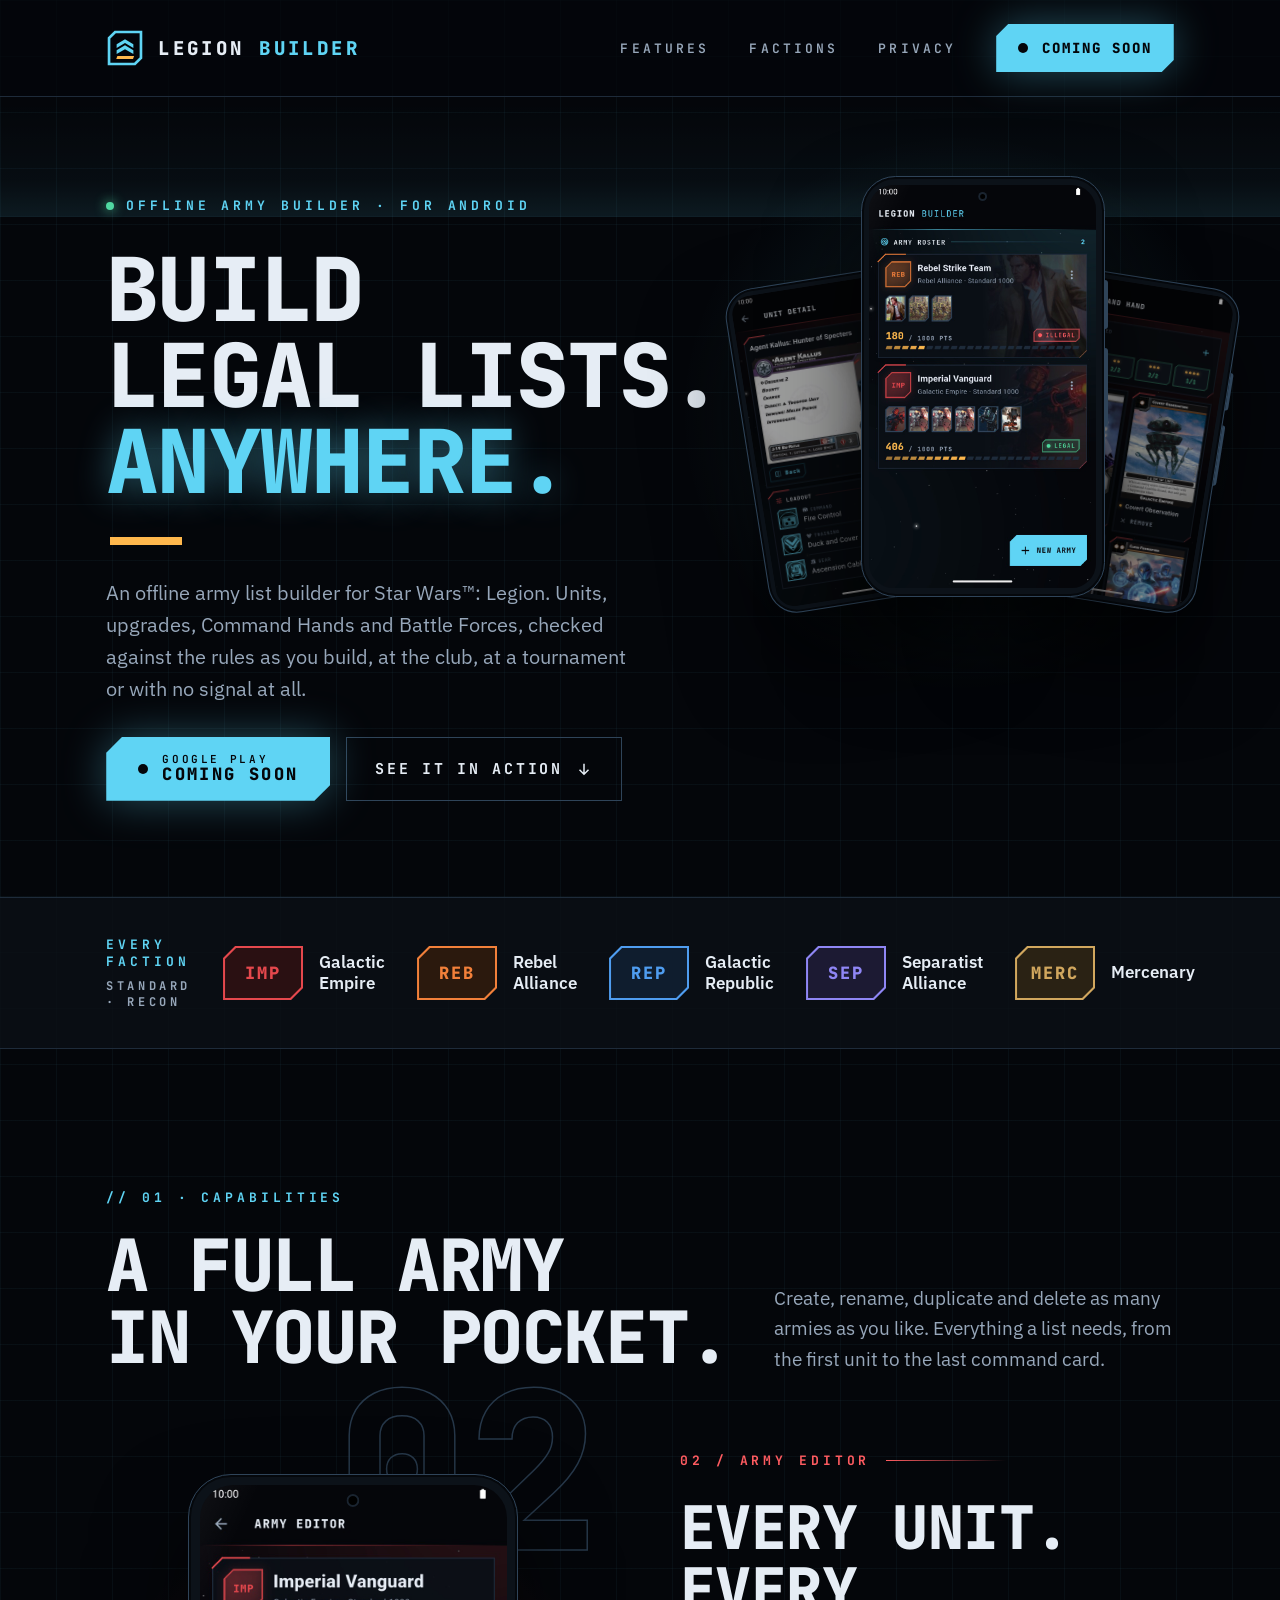
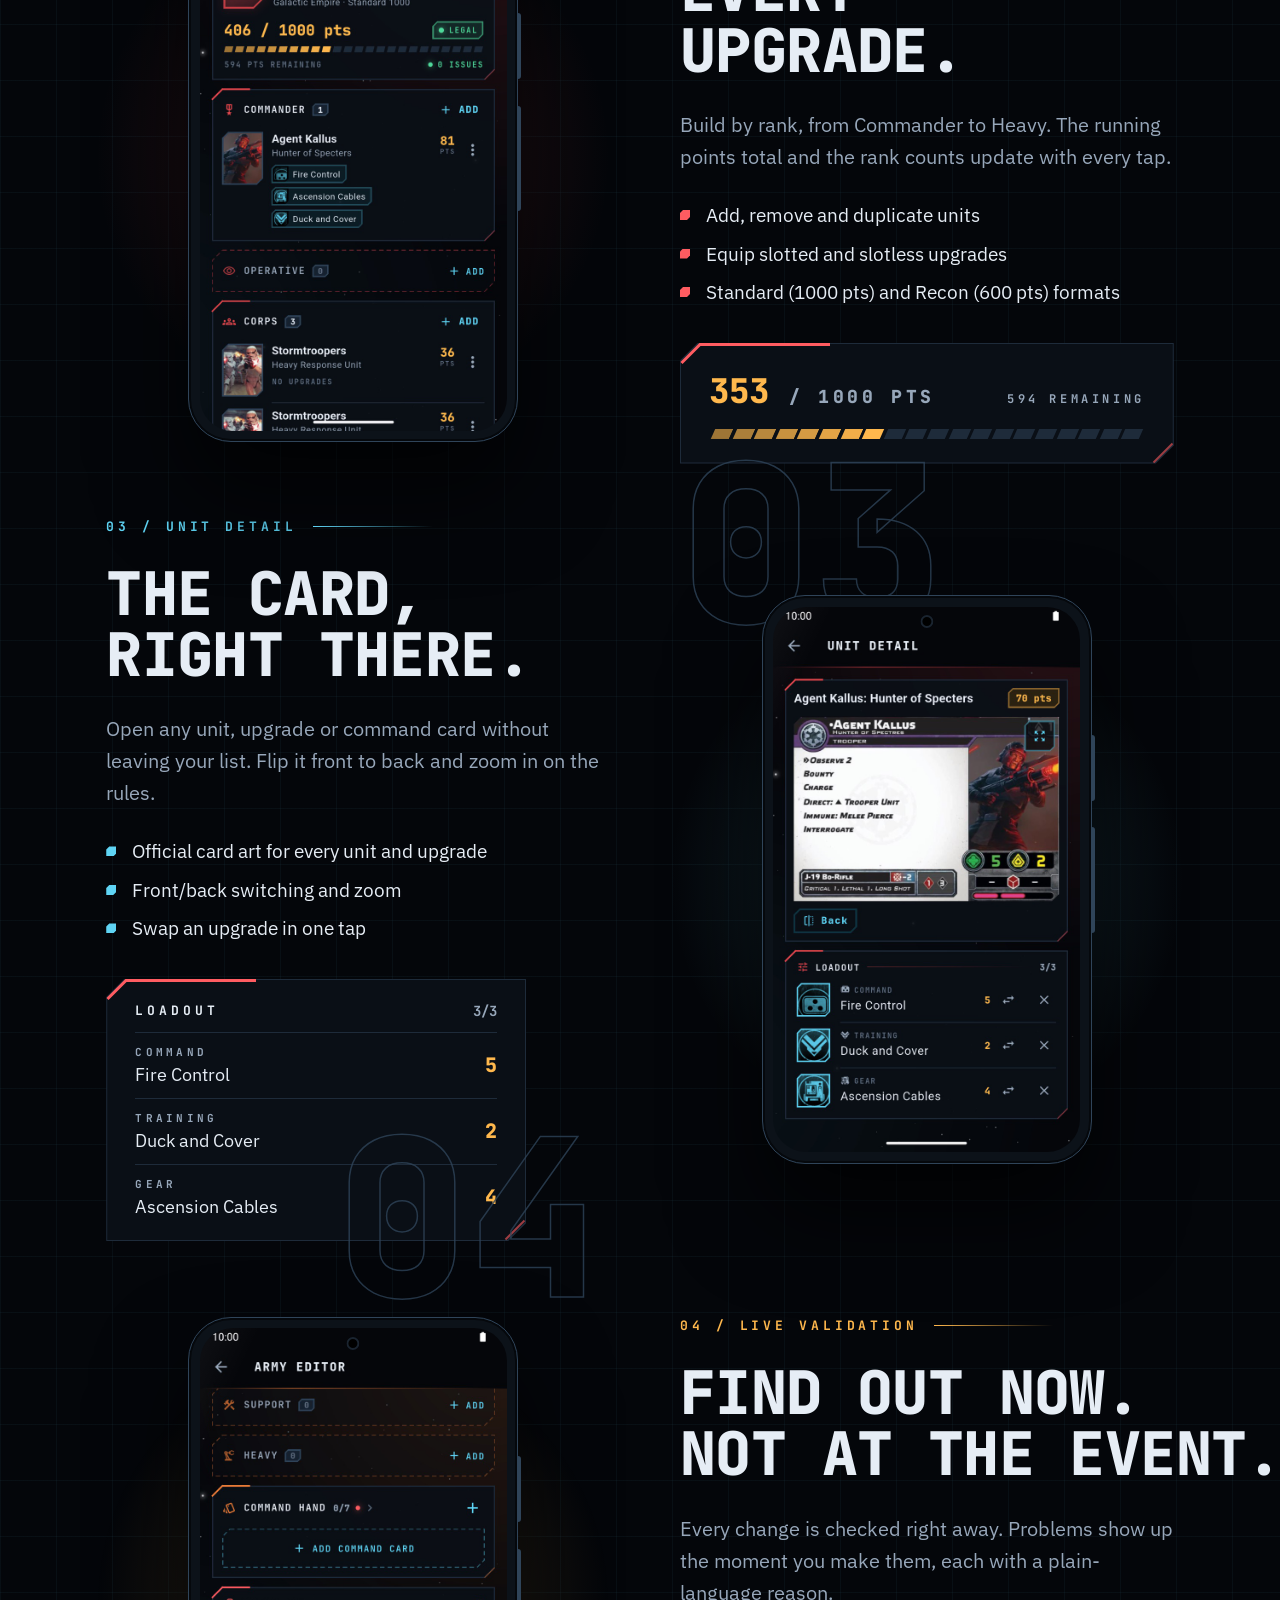
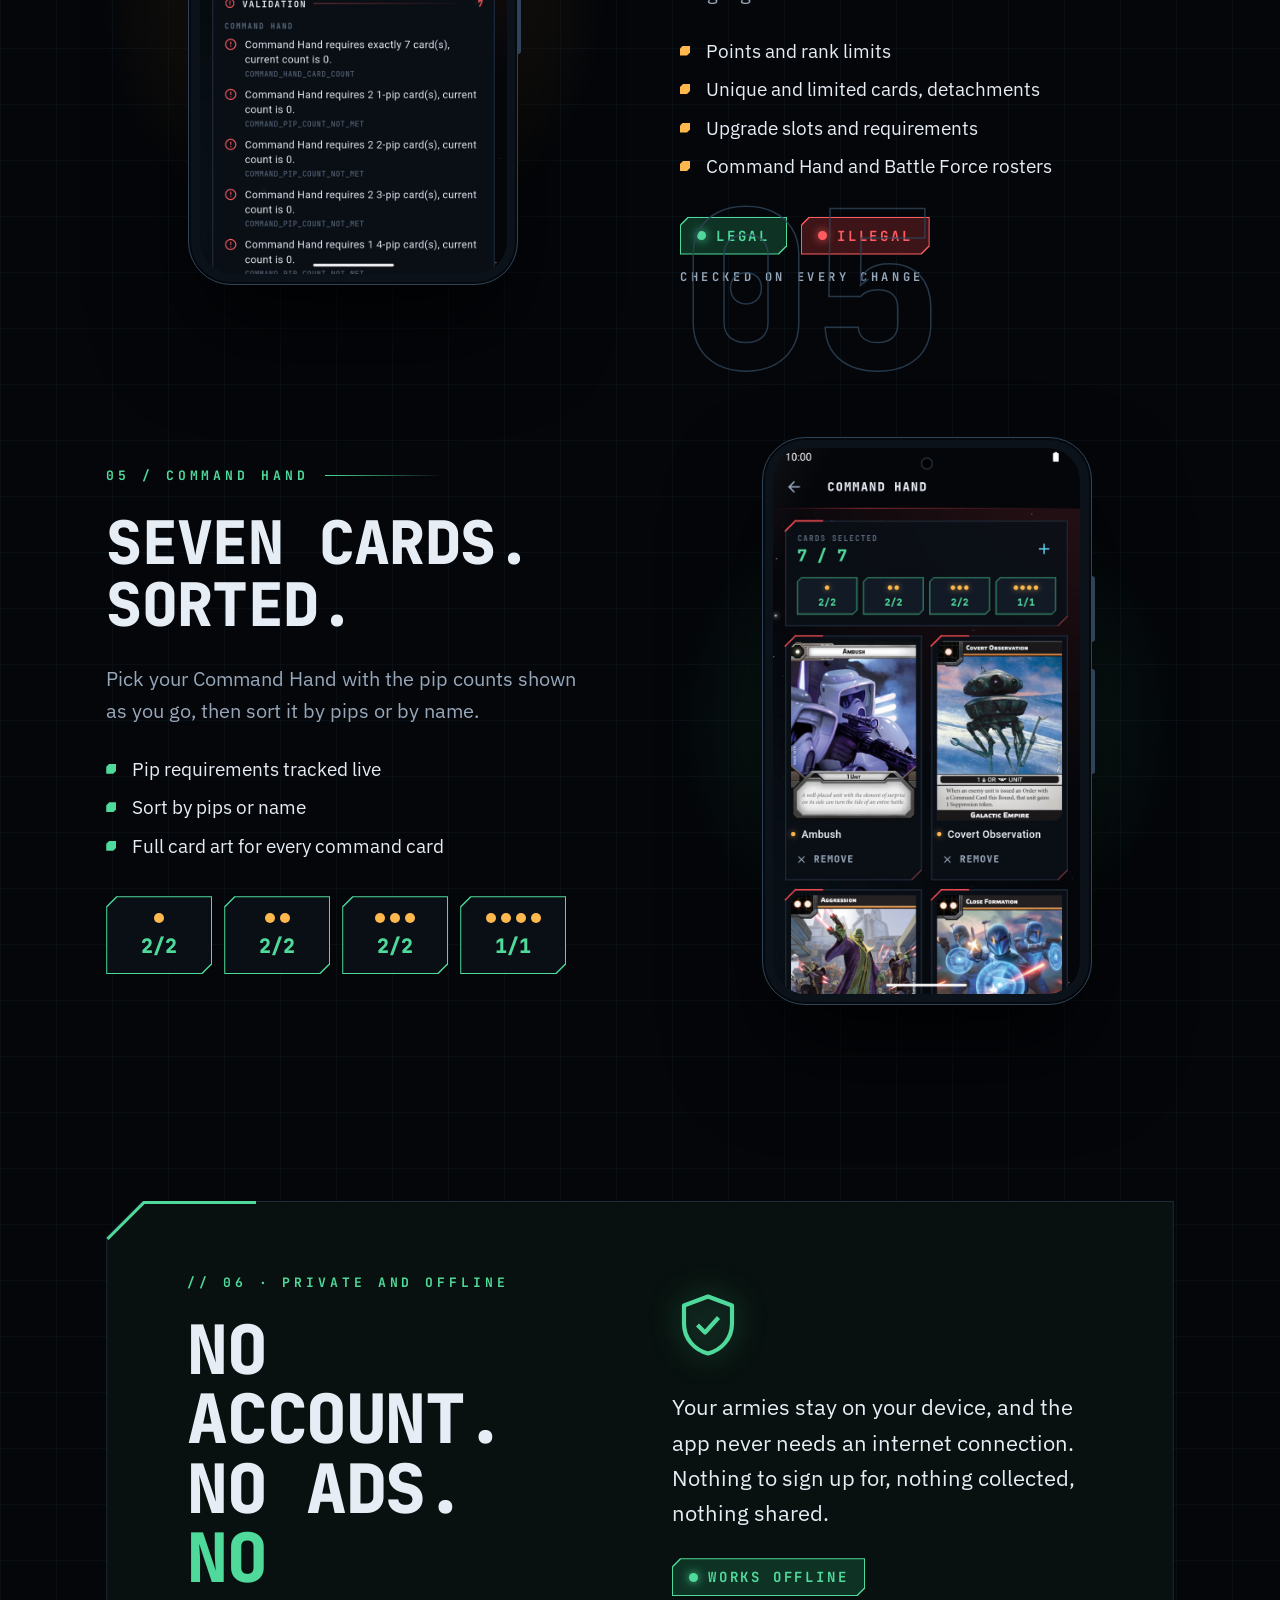
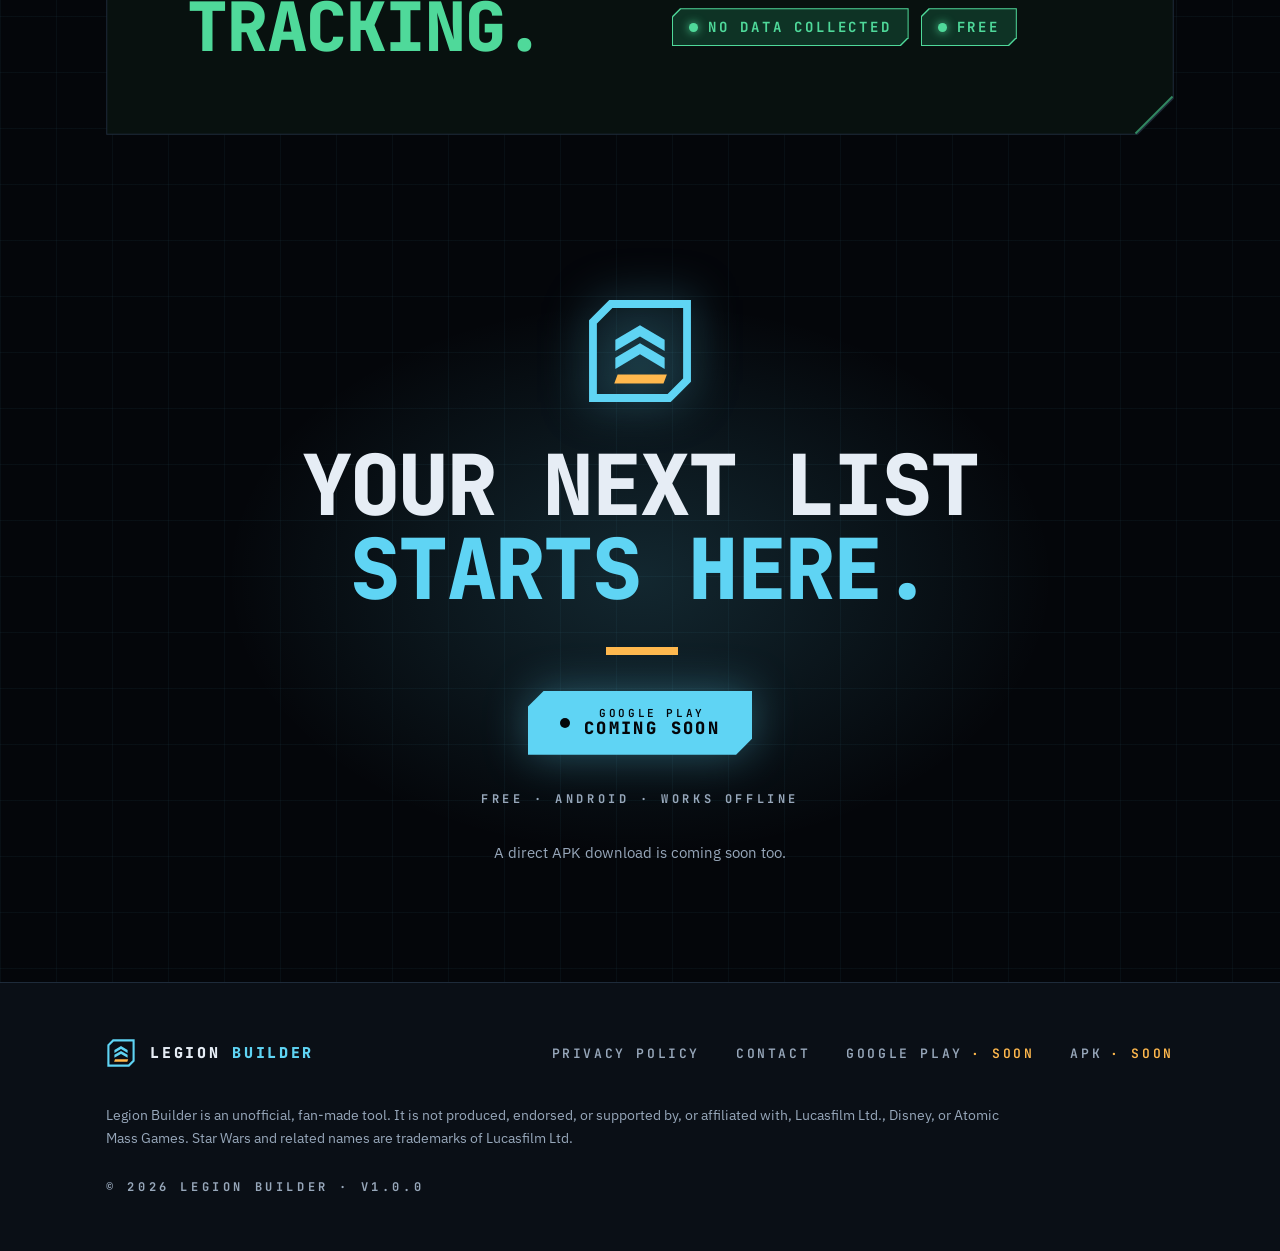
==== legion-builder/index.html @ 5c58067e "feat: add Legion Builder landing page at /legion-builder/ Static one-pager for the Legion Builder An" ====
<!doctype html>
<!--
  Release switches: set to "live" once each download is available.
    data-play: "soon" shows "Coming soon" instead of the Google Play links.
    data-apk:  "soon" shows "Coming soon" instead of the direct APK links (downloads/legion-builder.apk).
-->
<html lang="en" data-play="soon" data-apk="soon">
<head>
<meta charset="utf-8">
<meta name="viewport" content="width=device-width, initial-scale=1">
<title>Legion Builder · Offline army builder for Android</title>
<meta name="description" content="Build, validate and save Legion army lists and Command Hands, fully offline. No account, no ads, no tracking.">
<meta name="theme-color" content="#04060A">
<meta property="og:title" content="Legion Builder">
<meta property="og:description" content="Build, validate and save Legion army lists and Command Hands, fully offline.">
<meta property="og:image" content="https://kjablonski.tech/legion-builder/assets/og-image.jpg">
<meta property="og:url" content="https://kjablonski.tech/legion-builder/">
<link rel="canonical" href="https://kjablonski.tech/legion-builder/">
<meta property="og:type" content="website">
<meta name="twitter:card" content="summary_large_image">
<link rel="icon" type="image/png" href="assets/icon-192.png">
<link rel="apple-touch-icon" href="assets/icon-192.png">
<link rel="preconnect" href="https://fonts.googleapis.com">
<link rel="preconnect" href="https://fonts.gstatic.com" crossorigin>
<link href="https://fonts.googleapis.com/css2?family=IBM+Plex+Sans:wght@400;600;700&family=JetBrains+Mono:wght@600;700;800&display=swap" rel="stylesheet">
<style>
:root {
  --space: #04060A;
  --hull: #0A0F16;
  --seam: #1E2B3A;
  --seam-b: #2F4459;
  --text: #E6EDF5;
  --dim: #97A7BA;
  --holo: #5FD4F4;
  --amber: #FFB84D;
  --green: #4FD99A;
  --green-deep: #0E3325;
  --red: #FF5C61;
  --red-deep: #3D1417;
  --mono: 'JetBrains Mono', ui-monospace, monospace;
  --sans: 'IBM Plex Sans', system-ui, sans-serif;
  --gutter: clamp(20px, 8.3vw, 120px);
  --ease: cubic-bezier(.2, .7, .2, 1);
}

* { box-sizing: border-box; }
html { scroll-behavior: smooth; background: var(--space); }
body {
  margin: 0;
  font-family: var(--sans);
  color: var(--text);
  background-color: var(--space);
  background-image:
    linear-gradient(rgba(95,212,244,.045) 1px, transparent 1px),
    linear-gradient(90deg, rgba(95,212,244,.045) 1px, transparent 1px);
  background-size: 56px 56px;
  overflow-x: clip;
  -webkit-font-smoothing: antialiased;
}
main { overflow-x: clip; }
img { max-width: 100%; }
a { color: var(--holo); }
a:hover { color: #9BE6FA; }
:focus-visible { outline: 2px solid var(--holo); outline-offset: 4px; }
h1, h2, h3, p { margin: 0; }

.wrap { max-width: 1440px; margin: 0 auto; padding-inline: var(--gutter); }
.label {
  font-family: var(--mono); font-weight: 700; font-size: 13px;
  letter-spacing: .3em; text-transform: uppercase; color: var(--holo);
}
.label.dim { color: var(--dim); font-size: 12px; }
.display {
  font-family: var(--mono); font-weight: 800; letter-spacing: -.02em;
  line-height: 1; text-transform: uppercase; color: var(--text);
}
.holo { color: var(--holo); }
.amber-bar { width: 72px; height: 8px; background: var(--amber); transform: skewX(-30deg); margin-left: 4px; }
.cham-28 { --c: 28px; }
.cham { clip-path: polygon(var(--c, 16px) 0, 100% 0, 100% calc(100% - var(--c, 16px)), calc(100% - var(--c, 16px)) 100%, 0 100%, 0 var(--c, 16px)); }

/* ---------- logo ---------- */
.logo { flex-shrink: 0; display: block; }
.wordmark { display: flex; align-items: center; gap: 14px; text-decoration: none; }
.wordmark span {
  font-family: var(--mono); font-weight: 800; font-size: 19px;
  letter-spacing: .18em; color: var(--text); white-space: nowrap;
}
.wordmark b { font-weight: 800; color: var(--holo); }

/* ---------- buttons ---------- */
.btn-glow { display: flex; filter: drop-shadow(0 0 22px rgba(95,212,244,.35)); transition: filter .3s var(--ease); }
.btn-glow:hover { filter: drop-shadow(0 0 30px rgba(95,212,244,.6)); }
.btn-play {
  --c: 16px;
  position: relative; overflow: hidden;
  display: flex; align-items: center; gap: 14px;
  height: 64px; padding: 0 32px;
  background: var(--holo); color: var(--space); text-decoration: none;
  font-family: var(--mono); font-weight: 800; font-size: 17px; letter-spacing: .14em;
  transition: transform .25s var(--ease);
}
.btn-play:hover { color: var(--space); transform: translateY(-2px); }
.btn-play::after {
  content: ""; position: absolute; inset: 0;
  background: linear-gradient(105deg, transparent 35%, rgba(255,255,255,.55) 50%, transparent 65%);
  transform: translateX(-120%);
}
.btn-play:hover::after { transform: translateX(120%); transition: transform .7s var(--ease); }
html[data-play="soon"] .if-play-live, html:not([data-play="soon"]) .if-play-soon,
html[data-apk="soon"] .if-apk-live, html:not([data-apk="soon"]) .if-apk-soon { display: none !important; }
.btn-play.soon { cursor: default; }
.btn-play.soon:hover { transform: none; }
.btn-play.soon::after { display: none; }
.btn-play.soon .pulse { width: 10px; height: 10px; border-radius: 50%; background: var(--space); animation: blink 2.4s ease-in-out infinite; }
.btn-glow.soon:hover { filter: drop-shadow(0 0 22px rgba(95,212,244,.35)); }
.footer-links .soon-link {
  display: inline-flex; align-items: center; gap: 8px; padding: 14px 0;
  font-family: var(--mono); font-size: 13px; font-weight: 600; letter-spacing: .2em; color: var(--dim);
}
.footer-links .soon-link em { font-style: normal; color: var(--amber); }
.btn-play .stack { display: flex; flex-direction: column; line-height: 1.15; }
.btn-play small { font-size: 11px; font-weight: 600; letter-spacing: .24em; }
.btn-play.sm { --c: 12px; height: 48px; padding: 0 22px; font-size: 14px; }
.btn-ghost {
  display: flex; align-items: center; gap: 12px;
  height: 64px; padding: 0 28px;
  border: 1px solid var(--seam-b); color: var(--text); text-decoration: none;
  font-family: var(--mono); font-weight: 700; font-size: 15px; letter-spacing: .18em;
  transition: border-color .25s, background .25s;
}
.btn-ghost:hover { color: var(--text); border-color: var(--holo); background: rgba(95,212,244,.06); }
.btn-ghost svg { transition: transform .3s var(--ease); }
.btn-ghost:hover svg { transform: translateY(3px); }

/* ---------- chips ---------- */
.chip { --c: 8px; display: inline-flex; padding: 1px; background: var(--chip); }
.chip > span {
  --c: 8px;
  display: flex; align-items: center; gap: 10px; height: 36px; padding: 0 16px;
  background: var(--chip-deep); color: var(--chip);
  font-family: var(--mono); font-weight: 700; font-size: 14px; letter-spacing: .2em;
}
.chip i { width: 9px; height: 9px; border-radius: 50%; background: var(--chip); box-shadow: 0 0 10px var(--chip); animation: blink 2.4s ease-in-out infinite; }
.chip.green { --chip: var(--green); --chip-deep: var(--green-deep); }
.chip.red { --chip: var(--red); --chip-deep: var(--red-deep); }

/* ---------- panels ---------- */
.panel { position: relative; padding: 1px; background: var(--seam); }
.panel > .panel-body { background: var(--hull); height: 100%; }
.panel > svg { position: absolute; pointer-events: none; }
.panel > .corner-tl { top: 0; left: 0; }
.panel > .corner-br { bottom: 0; right: 0; }
.corner-tl path { stroke-dasharray: 200; stroke-dashoffset: 200; transition: stroke-dashoffset 1.1s var(--ease) .15s; }
.in-view .corner-tl path, .corner-tl.static path { stroke-dashoffset: 0; }

/* ---------- phone ---------- */
.phone {
  --w: 320px;
  position: relative; width: var(--w);
  padding: calc(var(--w) * .032);
  background: #0C1219; border: 1px solid var(--seam-b);
  border-radius: calc(var(--w) * .1 + 10px);
  box-shadow: 0 50px 90px rgba(0,0,0,.65), inset 0 0 0 2px #05080C;
}
.phone img {
  display: block; width: 100%; height: auto; aspect-ratio: 9 / 16; object-fit: cover;
  border-radius: calc(var(--w) * .1);
}
.phone::before {
  content: ""; position: absolute; left: 50%; top: calc(var(--w) * .058);
  width: calc(var(--w) * .04); aspect-ratio: 1; transform: translateX(-50%);
  border-radius: 50%; background: #000; box-shadow: inset 0 0 0 2px #1A2430;
}
.phone::after, .phone .vol {
  content: ""; position: absolute; right: -4px; width: 3px;
  background: var(--seam-b); border-radius: 0 3px 3px 0;
}
.phone::after { top: calc(var(--w) * .42); height: calc(var(--w) * .2); }
.phone .vol { top: calc(var(--w) * .7); height: calc(var(--w) * .32); }
.phone.dim img { filter: brightness(.62) saturate(.9); }
.phone .shine {
  position: absolute; inset: calc(var(--w) * .032); border-radius: calc(var(--w) * .1);
  background: linear-gradient(115deg, transparent 40%, rgba(255,255,255,.07) 50%, transparent 60%);
  background-size: 250% 100%; background-position: 120% 0;
  animation: shine 9s ease-in-out infinite; pointer-events: none;
}

/* ---------- nav ---------- */
.nav {
  position: sticky; top: 0; z-index: 20;
  border-bottom: 1px solid var(--seam);
  background: rgba(4,6,10,.7);
  backdrop-filter: blur(0px); -webkit-backdrop-filter: blur(0px);
  transition: background .3s, backdrop-filter .3s;
}
.nav.scrolled { background: rgba(4,6,10,.82); backdrop-filter: blur(14px); -webkit-backdrop-filter: blur(14px); }
.nav .wrap { height: 96px; display: flex; align-items: center; justify-content: space-between; gap: 24px; transition: height .3s var(--ease); }
.nav.scrolled .wrap { height: 76px; }
.nav-links { display: flex; align-items: center; gap: 40px; }
.nav-links a:not(.btn-play) {
  position: relative; padding: 14px 0;
  font-family: var(--mono); font-weight: 600; font-size: 13px; letter-spacing: .24em;
  color: var(--dim); text-decoration: none; transition: color .2s;
}
.nav-links a:not(.btn-play)::after {
  content: ""; position: absolute; left: 0; right: .24em; bottom: 8px; height: 1px;
  background: var(--holo); transform: scaleX(0); transform-origin: left; transition: transform .3s var(--ease);
}
.nav-links a:not(.btn-play):hover { color: var(--text); }
.nav-links a:not(.btn-play):hover::after { transform: scaleX(1); }

/* ---------- hero ---------- */
.hero { position: relative; }
.hero .wrap {
  display: grid; grid-template-columns: 620px minmax(0, 1fr); gap: 20px;
  min-height: 800px; padding-top: 64px;
}
.hero-copy { display: flex; flex-direction: column; gap: 32px; padding-top: 36px; }
.eyebrow { display: flex; align-items: center; gap: 12px; }
.eyebrow i { width: 8px; height: 8px; border-radius: 50%; background: var(--green); box-shadow: 0 0 12px var(--green); animation: blink 2.4s ease-in-out infinite; }
.hero h1 { font-size: 88px; line-height: .98; }
.hero h1 .holo { text-shadow: 0 0 36px rgba(95,212,244,.45); animation: glow 4s ease-in-out infinite; }
.hero p { max-width: 540px; font-size: 20px; line-height: 1.6; color: var(--dim); }
.hero-ctas { display: flex; gap: 16px; align-items: center; flex-wrap: wrap; }

.hero-phones {
  position: relative; container-type: inline-size;
  width: 100%; max-width: 560px; aspect-ratio: 560 / 720; justify-self: center;
}
.hero-phones .halo {
  position: absolute; left: 50%; top: 45.8%; width: 135.7cqw; aspect-ratio: 1;
  transform: translate(-50%, -50%); border-radius: 50%;
  background: radial-gradient(circle, rgba(95,212,244,.22) 0%, rgba(95,212,244,.06) 40%, rgba(95,212,244,0) 68%);
  animation: breathe 7s ease-in-out infinite;
}
.hero-phones .slot { position: absolute; }
.hero-phones .slot.left { left: 0; top: 26.8cqw; --r: -9deg; }
.hero-phones .slot.right { left: 66cqw; top: 26.8cqw; --r: 9deg; }
.hero-phones .slot.front { left: 26.8cqw; top: 3.6cqw; --r: 0deg; z-index: 2; }
.hero-phones .slot.left .phone, .hero-phones .slot.right .phone { --w: 44.6cqw; }
.hero-phones .slot.front .phone { --w: 57.1cqw; }
.hero-phones .slot > div { transform: rotate(var(--r)); }
.hero-phones .slot.front > div { animation: float 7s ease-in-out infinite; }
.hero-phones .slot.left > div { animation: float-r 8s ease-in-out -2s infinite; }
.hero-phones .slot.right > div { animation: float-r 9s ease-in-out -4s infinite; }

.scanline {
  position: absolute; left: 0; right: 0; top: 0; height: 120px; pointer-events: none;
  background: linear-gradient(180deg, transparent, rgba(95,212,244,.05) 70%, rgba(95,212,244,.14) 100%);
  border-bottom: 1px solid rgba(95,212,244,.18);
  animation: scan 9s linear infinite; opacity: .7;
}

/* ---------- factions ---------- */
.factions { border-block: 1px solid var(--seam); background: rgba(10,15,22,.8); }
.factions .wrap { min-height: 150px; display: flex; align-items: center; justify-content: space-between; gap: 32px; padding-block: 28px; }
.factions .intro { display: flex; flex-direction: column; gap: 8px; }
.faction { display: flex; align-items: center; gap: 16px; }
.faction .badge { --c: 12px; display: flex; padding: 2px; background: var(--f); transition: filter .3s; }
.faction .badge span {
  --c: 11px;
  width: 76px; height: 50px; display: flex; align-items: center; justify-content: center;
  background: var(--fd); color: var(--f);
  font-family: var(--mono); font-weight: 800; font-size: 17px; letter-spacing: .12em;
}
.faction:hover .badge { filter: drop-shadow(0 0 12px var(--f)); }
.faction .name { font-weight: 600; font-size: 17px; line-height: 1.25; }

/* ---------- features ---------- */
.features { padding-block: 140px 60px; }
.features-head { display: flex; justify-content: space-between; align-items: flex-end; gap: 40px; padding-bottom: 24px; }
.features-head > div { display: flex; flex-direction: column; gap: 24px; }
.features-head h2 { font-size: 72px; }
.features-head p { max-width: 400px; font-size: 19px; line-height: 1.6; color: var(--dim); }

.feature {
  display: grid; grid-template-columns: repeat(2, minmax(0, 1fr)); gap: 80px;
  align-items: center; min-height: 720px;
}
.feature.flip .media { order: 2; }
.media { position: relative; height: 640px; display: flex; align-items: center; justify-content: center; }
.media .glow {
  position: absolute; left: 50%; top: 50%; width: 560px; height: 560px; transform: translate(-50%, -50%);
  border-radius: 50%; background: radial-gradient(circle, rgba(var(--g), .2) 0%, rgba(var(--g), 0) 65%);
  animation: breathe 8s ease-in-out infinite;
}
.media .num {
  position: absolute; top: 10px; right: 0;
  font-family: var(--mono); font-weight: 800; font-size: 220px; line-height: 1;
  color: transparent; -webkit-text-stroke: 1.5px var(--seam-b); opacity: .8;
  translate: 0 var(--py, 0px);
}
.feature.flip .num { right: auto; left: 0; }
.media .phone { --w: 330px; }
.copy { display: flex; flex-direction: column; gap: 28px; }
.copy .tag { display: flex; align-items: center; gap: 16px; }
.copy .tag .line { width: 120px; height: 1px; background: linear-gradient(90deg, var(--a), transparent); transform-origin: left; }
.copy .tag .label { color: var(--a); }
.copy h3 { font-size: 60px; line-height: 1.02; letter-spacing: -.01em; }
.copy h3.wide { width: 620px; }
.copy p { max-width: 500px; font-size: 20px; line-height: 1.6; color: var(--dim); }
.bullets { list-style: none; margin: 0; padding: 0; display: flex; flex-direction: column; gap: 10px; }
.bullets li { display: flex; align-items: flex-start; gap: 16px; font-size: 19px; line-height: 1.5; }
.bullets li::before {
  content: ""; flex-shrink: 0; width: 10px; height: 10px; margin-top: 9px; background: var(--a);
  clip-path: polygon(3px 0, 100% 0, 100% calc(100% - 3px), calc(100% - 3px) 100%, 0 100%, 0 3px);
}
.hud { padding-top: 8px; }

/* points HUD */
.points .panel-body { padding: 24px 28px; }
.points-row { display: flex; align-items: baseline; justify-content: space-between; gap: 16px; margin-bottom: 16px; }
.points-val { font-family: var(--mono); font-weight: 800; font-size: 34px; color: var(--amber); font-variant-numeric: tabular-nums; }
.points-val small { font-size: 18px; color: var(--dim); letter-spacing: .2em; }
.segs { display: flex; gap: 4px; padding: 0 4px; }
.segs i { flex-grow: 1; height: 10px; background: var(--seam); transform: skewX(-24deg); }
.segs i.on { background: var(--amber); opacity: calc(.55 + var(--k) * .45); }

/* slots HUD */
.slots { max-width: 420px; }
.slots .panel-body { padding: 22px 28px 10px; }
.slots-head { display: flex; justify-content: space-between; padding-bottom: 12px; }
.slots-head .label { color: var(--text); }
.slots-head b { font-family: var(--mono); font-size: 14px; color: var(--dim); }
.slot-row { display: flex; align-items: center; justify-content: space-between; padding: 12px 0; border-top: 1px solid var(--seam); }
.slot-row > div { display: flex; flex-direction: column; gap: 4px; }
.slot-row .label { font-size: 11px; color: var(--dim); }
.slot-row span { font-size: 18px; }
.slot-row b { font-family: var(--mono); font-weight: 800; font-size: 20px; color: var(--amber); }

/* validation HUD */
.validation { display: flex; gap: 14px; align-items: center; flex-wrap: wrap; }

/* pips HUD */
.pips { display: flex; gap: 12px; max-width: 460px; }
.pip { --c: 10px; flex: 1; display: flex; padding: 1px; background: var(--green); }
.pip > div {
  --c: 10px;
  flex: 1; display: flex; flex-direction: column; align-items: center; gap: 10px;
  padding: 16px 0 14px; background: var(--hull);
}
.pip .dots { display: flex; gap: 5px; }
.pip .dots i { width: 10px; height: 10px; border-radius: 50%; background: var(--amber); }
.pip b { font-family: var(--mono); font-weight: 800; font-size: 20px; color: var(--green); }

/* ---------- privacy ---------- */
.privacy { padding-block: 60px 40px; }
.privacy .panel { --c: 36px; }
.privacy .panel-body {
  --c: 36px;
  background: #08110F; padding: 72px 80px;
  display: grid; grid-template-columns: repeat(2, minmax(0, 1fr)); gap: 64px; align-items: center;
}
.privacy .panel-body > div { display: flex; flex-direction: column; gap: 24px; }
.privacy .panel-body > div + div { gap: 28px; }
.privacy h2 { font-size: 68px; line-height: 1.02; }
.privacy h2 span { color: var(--green); }
.privacy p { font-size: 22px; line-height: 1.6; }
.privacy .chips { display: flex; gap: 12px; flex-wrap: wrap; }
.shield { filter: drop-shadow(0 0 14px rgba(79,217,154,.5)); }
.shield .check { stroke-dasharray: 16; stroke-dashoffset: 16; transition: stroke-dashoffset .8s var(--ease) .5s; }
.in-view .shield .check { stroke-dashoffset: 0; }

/* ---------- cta ---------- */
.cta { position: relative; text-align: center; padding-block: 120px; }
.cta .wrap { position: relative; display: flex; flex-direction: column; align-items: center; gap: 36px; }
.cta .halo {
  position: absolute; left: 50%; top: 50%; width: 900px; max-width: 100vw; height: 600px; transform: translate(-50%, -50%);
  background: radial-gradient(ellipse, rgba(95,212,244,.16) 0%, rgba(95,212,244,0) 65%);
  animation: breathe 7s ease-in-out infinite;
}
.cta .logo { filter: drop-shadow(0 0 22px rgba(95,212,244,.55)); animation: glow-logo 4s ease-in-out infinite; }
.cta h2 { font-size: 84px; }

/* ---------- footer ---------- */
footer { border-top: 1px solid var(--seam); background: var(--hull); }
footer .wrap { padding-block: 48px 56px; display: flex; flex-direction: column; gap: 28px; }
.footer-top { display: flex; align-items: center; justify-content: space-between; gap: 24px; flex-wrap: wrap; }
.footer-top .wordmark span { font-size: 15px; }
.footer-links { display: flex; gap: 36px; flex-wrap: wrap; }
.footer-links a {
  padding: 14px 0; font-family: var(--mono); font-size: 13px; font-weight: 600; letter-spacing: .2em;
  color: var(--dim); text-decoration: none; transition: color .2s;
}
.footer-links a:hover { color: var(--holo); }
.footer-links a.apk { display: inline-flex; align-items: center; gap: 8px; color: var(--holo); }
.footer-links a.apk:hover { color: #9BE6FA; }
.apk-note { font-size: 15px; color: var(--dim); }
.apk-note a { text-underline-offset: 4px; }
footer p { max-width: 920px; font-size: 14px; line-height: 1.7; color: var(--dim); }
footer .label { font-size: 11px; }

/* ---------- motion ---------- */
@keyframes float { 0%, 100% { translate: 0 0; } 50% { translate: 0 -12px; } }
@keyframes float-r { 0%, 100% { translate: 0 0; } 50% { translate: 0 -8px; } }
@keyframes breathe { 0%, 100% { opacity: .75; } 50% { opacity: 1; } }
@keyframes blink { 0%, 100% { opacity: 1; } 50% { opacity: .35; } }
@keyframes glow { 0%, 100% { text-shadow: 0 0 28px rgba(95,212,244,.35); } 50% { text-shadow: 0 0 44px rgba(95,212,244,.6); } }
@keyframes glow-logo { 0%, 100% { filter: drop-shadow(0 0 16px rgba(95,212,244,.4)); } 50% { filter: drop-shadow(0 0 30px rgba(95,212,244,.75)); } }
@keyframes shine { 0%, 70% { background-position: 120% 0; } 100% { background-position: -120% 0; } }
@keyframes scan { from { transform: translateY(-120px); } to { transform: translateY(900px); } }
@keyframes seg-in { from { transform: skewX(-24deg) scaleY(0); } to { transform: skewX(-24deg) scaleY(1); } }

/* entrance: hero loads in on page load, the rest reveals on scroll (only when JS is on) */
.js .rise { opacity: 0; transform: translateY(24px); transition: opacity .9s var(--ease), transform .9s var(--ease); transition-delay: calc(var(--d, 0) * 90ms); }
.js .rise.in-view, .js .in-view .rise { opacity: 1; transform: none; }
.js .hero-phones .slot { opacity: 0; transform: translateY(60px); transition: opacity 1.1s var(--ease), transform 1.1s var(--ease); transition-delay: calc(var(--d, 0) * 120ms + 200ms); }
.js .hero-phones.in-view .slot { opacity: 1; transform: none; }
.js .feature .media .phone-wrap { opacity: 0; transform: translateY(50px) rotate(var(--tilt, -3deg)); transition: opacity 1s var(--ease), transform 1.2s var(--ease); }
.js .feature.in-view .media .phone-wrap { opacity: 1; transform: none; }
.js .feature .tag .line { transform: scaleX(0); transition: transform .9s var(--ease) .3s; }
.js .feature.in-view .tag .line { transform: scaleX(1); }
.js .segs i.on { transform: skewX(-24deg) scaleY(0); }
.js .in-view .segs i.on { animation: seg-in .35s var(--ease) forwards; animation-delay: calc(var(--i) * 70ms + 400ms); }
.js .pip { opacity: 0; transform: translateY(10px); transition: opacity .5s, transform .5s var(--ease); transition-delay: calc(var(--i) * 110ms + 400ms); }
.js .in-view .pip { opacity: 1; transform: none; }

@media (prefers-reduced-motion: reduce) {
  *, *::before, *::after { animation: none !important; transition: none !important; scroll-behavior: auto !important; }
  .js .rise, .js .hero-phones .slot, .js .feature .media .phone-wrap, .js .pip { opacity: 1 !important; transform: none !important; }
  .js .segs i.on { transform: skewX(-24deg) !important; }
  .js .feature .tag .line { transform: none !important; }
  .corner-tl path, .shield .check { stroke-dashoffset: 0 !important; }
  .scanline { display: none; }
}

/* ---------- responsive ---------- */
@media (max-width: 1240px) {
  .hero .wrap { grid-template-columns: minmax(0, 1fr) minmax(0, 1fr); }
  .hero h1 { font-size: clamp(56px, 6.6vw, 88px); }
  .factions .wrap { flex-wrap: wrap; justify-content: flex-start; column-gap: 40px; row-gap: 24px; }
  .factions .intro { flex-basis: 100%; }
  .feature { gap: 48px; }
  .copy h3 { font-size: clamp(40px, 4.6vw, 60px); }
  .copy h3.wide { width: auto; }
}
@media (max-width: 960px) {
  .nav-links a:not(.btn-play) { display: none; }
  .hero .wrap { grid-template-columns: 1fr; min-height: 0; padding-top: 40px; gap: 32px; }
  .hero-copy { padding-top: 0; }
  .hero-phones { max-width: 480px; margin-bottom: 40px; }
  .features { padding-block: 96px 40px; }
  .features-head { flex-direction: column; align-items: flex-start; }
  .features-head h2 { font-size: clamp(44px, 8vw, 72px); }
  .feature { grid-template-columns: 1fr; min-height: 0; gap: 16px; padding-block: 56px; }
  .feature.flip .media { order: 0; }
  .media { height: auto; padding-block: 24px; }
  .media .num { font-size: 160px; }
  .media .glow { width: 420px; height: 420px; }
  .privacy .panel-body { grid-template-columns: 1fr; gap: 40px; padding: 56px 40px; }
  .privacy h2 { font-size: clamp(40px, 8vw, 68px); }
  .cta { padding-block: 96px; }
  .cta h2 { font-size: clamp(40px, 9vw, 84px); }
}
@media (max-width: 560px) {
  .nav .wrap { height: 72px; }
  .nav.scrolled .wrap { height: 64px; }
  .wordmark span { font-size: 15px; letter-spacing: .14em; }
  .wordmark .logo { width: 30px; height: 30px; }
  .nav .btn-glow { display: none; }
  .hero h1 { font-size: clamp(40px, 12.4vw, 56px); }
  .hero p { font-size: 18px; }
  .hero-ctas > * { width: 100%; }
  .hero-ctas .btn-play, .hero-ctas .btn-ghost { width: 100%; justify-content: center; }
  .label { letter-spacing: .22em; font-size: 12px; }
  .faction .badge span { width: 64px; height: 44px; font-size: 15px; }
  .media .phone { --w: min(300px, 78vw); }
  .media .num { font-size: 120px; }
  .copy p, .bullets li { font-size: 17px; }
  .points .panel-body { padding: 20px; }
  .points-val { font-size: 28px; }
  .pips { gap: 8px; }
  .privacy .panel-body { padding: 48px 24px; }
  .privacy p { font-size: 19px; }
  .cta .logo { width: 88px; height: 88px; }
}
</style>
</head>
<body>
<script>document.documentElement.classList.add('js'); document.body.classList.add('js');</script>

<svg width="0" height="0" style="position: absolute" aria-hidden="true">
  <defs>
    <symbol id="logo" viewBox="0 0 100 100">
      <path d="M24 8H92V76L76 92H8V24Z" fill="none" stroke="#5FD4F4" stroke-width="7"/>
      <path d="M28 40 50 27 72 40V50L50 37 28 50Z" fill="#5FD4F4"/>
      <path d="M28 56 50 43 72 56V66L50 53 28 66Z" fill="#5FD4F4"/>
      <path d="M30 71H74L71 79H27Z" fill="#FFB84D"/>
    </symbol>
    <symbol id="play" viewBox="0 0 24 24">
      <path d="M6 3.5v17l14-8.5z" fill="none" stroke="currentColor" stroke-width="2.2" stroke-linejoin="round"/>
    </symbol>
  </defs>
</svg>

<header class="nav" id="top">
  <div class="wrap">
    <a class="wordmark" href="#top" aria-label="Legion Builder home">
      <svg class="logo" width="38" height="38" aria-hidden="true"><use href="#logo"/></svg>
      <span>LEGION <b>BUILDER</b></span>
    </a>
    <nav class="nav-links" aria-label="Main">
      <a href="#features">FEATURES</a>
      <a href="#factions">FACTIONS</a>
      <a href="#privacy">PRIVACY</a>
      <div class="btn-glow if-play-live">
        <a class="btn-play sm cham" href="https://play.google.com/store/apps/details?id=tech.kjablonski.legionbuilder">
          <svg width="20" height="20" aria-hidden="true"><use href="#play"/></svg>
          <span>GET THE APP</span>
        </a>
      </div>
      <div class="btn-glow soon if-play-soon">
        <span class="btn-play sm soon cham"><i class="pulse" aria-hidden="true"></i><span>COMING SOON</span></span>
      </div>
    </nav>
  </div>
</header>

<main>
  <section class="hero">
    <div class="scanline" aria-hidden="true"></div>
    <div class="wrap">
      <div class="hero-copy">
        <div class="eyebrow rise" style="--d: 0"><i></i><span class="label">Offline army builder · for Android</span></div>
        <h1 class="display rise" style="--d: 1">Build<br>legal lists.<br><span class="holo">Anywhere.</span></h1>
        <div class="amber-bar rise" style="--d: 2"></div>
        <p class="rise" style="--d: 3">An offline army list builder for Star Wars™: Legion. Units, upgrades, Command Hands and Battle Forces, checked against the rules as you build, at the club, at a tournament or with no signal at all.</p>
        <div class="hero-ctas rise" style="--d: 4">
          <div class="btn-glow if-play-live">
            <a class="btn-play cham" href="https://play.google.com/store/apps/details?id=tech.kjablonski.legionbuilder">
              <svg width="22" height="22" aria-hidden="true"><use href="#play"/></svg>
              <span class="stack"><small>GET IT ON</small>GOOGLE PLAY</span>
            </a>
          </div>
          <div class="btn-glow soon if-play-soon">
            <span class="btn-play soon cham">
              <i class="pulse" aria-hidden="true"></i>
              <span class="stack"><small>GOOGLE PLAY</small>COMING SOON</span>
            </span>
          </div>
          <a class="btn-ghost" href="#features">SEE IT IN ACTION
            <svg width="18" height="18" viewBox="0 0 24 24" fill="none" stroke="currentColor" stroke-width="2" aria-hidden="true"><path d="M12 5v14M6 13l6 6 6-6"/></svg>
          </a>
        </div>
      </div>

      <div class="hero-phones reveal" aria-label="App screenshots">
        <div class="halo" aria-hidden="true"></div>
        <div class="slot left" style="--d: 1"><div class="phone dim"><img src="assets/03-unit-loadout.jpg" alt="Unit detail screen" width="720" height="1280"><span class="vol"></span></div></div>
        <div class="slot right" style="--d: 2"><div class="phone dim"><img src="assets/04-command-hand.jpg" alt="Command Hand screen" width="720" height="1280"><span class="vol"></span></div></div>
        <div class="slot front" style="--d: 0"><div class="phone"><img src="assets/01-army-roster.jpg" alt="Army roster screen with two saved armies" width="720" height="1280"><span class="vol"></span><span class="shine"></span></div></div>
      </div>
    </div>
  </section>

  <section class="factions" id="factions" aria-label="Supported factions">
    <div class="wrap">
      <div class="intro rise reveal"><span class="label">Every faction</span><span class="label dim">Standard · Recon</span></div>
      <div class="faction rise reveal" style="--d: 1; --f: #E5484D; --fd: #2A1012"><div class="badge cham"><span class="cham">IMP</span></div><span class="name">Galactic Empire</span></div>
      <div class="faction rise reveal" style="--d: 2; --f: #F2803A; --fd: #2B190D"><div class="badge cham"><span class="cham">REB</span></div><span class="name">Rebel Alliance</span></div>
      <div class="faction rise reveal" style="--d: 3; --f: #4F9DF0; --fd: #0F1D2E"><div class="badge cham"><span class="cham">REP</span></div><span class="name">Galactic Republic</span></div>
      <div class="faction rise reveal" style="--d: 4; --f: #8F86F5; --fd: #1C1A33"><div class="badge cham"><span class="cham">SEP</span></div><span class="name">Separatist Alliance</span></div>
      <div class="faction rise reveal" style="--d: 5; --f: #D1A75E; --fd: #2A2214"><div class="badge cham"><span class="cham">MERC</span></div><span class="name">Mercenary</span></div>
    </div>
  </section>

  <section class="features wrap" id="features">
    <div class="features-head reveal">
      <div>
        <span class="label rise">// 01 · Capabilities</span>
        <h2 class="display rise" style="--d: 1">A full army<br>in your pocket.</h2>
      </div>
      <p class="rise" style="--d: 2">Create, rename, duplicate and delete as many armies as you like. Everything a list needs, from the first unit to the last command card.</p>
    </div>

    <!-- 02 Army editor -->
    <article class="feature reveal" style="--a: #FF5C61; --g: 229,72,77">
      <div class="media">
        <div class="glow" aria-hidden="true"></div>
        <div class="num" aria-hidden="true" data-parallax>02</div>
        <div class="phone-wrap"><div class="phone"><img src="assets/02-army-editor.jpg" alt="Army editor screen showing an Imperial army at 406 of 1000 points" width="720" height="1280" loading="lazy"><span class="vol"></span><span class="shine"></span></div></div>
      </div>
      <div class="copy">
        <div class="tag rise"><span class="label">02 / Army editor</span><span class="line"></span></div>
        <h3 class="display rise" style="--d: 1">Every unit.<br>Every upgrade.</h3>
        <p class="rise" style="--d: 2">Build by rank, from Commander to Heavy. The running points total and the rank counts update with every tap.</p>
        <ul class="bullets rise" style="--d: 3">
          <li>Add, remove and duplicate units</li>
          <li>Equip slotted and slotless upgrades</li>
          <li>Standard (1000 pts) and Recon (600 pts) formats</li>
        </ul>
        <div class="hud rise" style="--d: 4">
          <div class="panel points cham" style="--c: 18px">
            <div class="panel-body cham" style="--c: 18px">
              <div class="points-row">
                <div class="points-val"><span data-count="406">406</span> <small>/ 1000 PTS</small></div>
                <span class="label dim">594 remaining</span>
              </div>
              <div class="segs" aria-hidden="true">
                <i class="on" style="--i: 0; --k: .125"></i><i class="on" style="--i: 1; --k: .25"></i><i class="on" style="--i: 2; --k: .375"></i><i class="on" style="--i: 3; --k: .5"></i><i class="on" style="--i: 4; --k: .625"></i><i class="on" style="--i: 5; --k: .75"></i><i class="on" style="--i: 6; --k: .875"></i><i class="on" style="--i: 7; --k: 1"></i><i></i><i></i><i></i><i></i><i></i><i></i><i></i><i></i><i></i><i></i><i></i><i></i>
              </div>
            </div>
            <svg class="corner-tl" width="150" height="22" aria-hidden="true"><path d="M1.5 20 L20 1.5 H150" stroke="#FF5C61" stroke-width="3" fill="none"/></svg>
            <svg class="corner-br" width="22" height="22" aria-hidden="true"><path d="M1.5 20.5 L20.5 1.5" stroke="#FF5C61" stroke-opacity=".6" stroke-width="2" fill="none"/></svg>
          </div>
        </div>
      </div>
    </article>

    <!-- 03 Unit detail -->
    <article class="feature flip reveal" style="--a: #5FD4F4; --g: 95,212,244">
      <div class="media" style="--tilt: 3deg">
        <div class="glow" aria-hidden="true"></div>
        <div class="num" aria-hidden="true" data-parallax>03</div>
        <div class="phone-wrap"><div class="phone"><img src="assets/03-unit-loadout.jpg" alt="Unit detail screen showing a unit card and its three-upgrade loadout" width="720" height="1280" loading="lazy"><span class="vol"></span><span class="shine"></span></div></div>
      </div>
      <div class="copy">
        <div class="tag rise"><span class="label">03 / Unit detail</span><span class="line"></span></div>
        <h3 class="display rise" style="--d: 1">The card,<br>right there.</h3>
        <p class="rise" style="--d: 2">Open any unit, upgrade or command card without leaving your list. Flip it front to back and zoom in on the rules.</p>
        <ul class="bullets rise" style="--d: 3">
          <li>Official card art for every unit and upgrade</li>
          <li>Front/back switching and zoom</li>
          <li>Swap an upgrade in one tap</li>
        </ul>
        <div class="hud rise" style="--d: 4">
          <div class="slots">
            <div class="panel cham" style="--c: 18px">
              <div class="panel-body cham" style="--c: 18px">
                <div class="slots-head"><span class="label">Loadout</span><b>3/3</b></div>
                <div class="slot-row"><div><span class="label">Command</span><span>Fire Control</span></div><b>5</b></div>
                <div class="slot-row"><div><span class="label">Training</span><span>Duck and Cover</span></div><b>2</b></div>
                <div class="slot-row"><div><span class="label">Gear</span><span>Ascension Cables</span></div><b>4</b></div>
              </div>
              <svg class="corner-tl" width="150" height="22" aria-hidden="true"><path d="M1.5 20 L20 1.5 H150" stroke="#FF5C61" stroke-width="3" fill="none"/></svg>
              <svg class="corner-br" width="22" height="22" aria-hidden="true"><path d="M1.5 20.5 L20.5 1.5" stroke="#FF5C61" stroke-opacity=".6" stroke-width="2" fill="none"/></svg>
            </div>
          </div>
        </div>
      </div>
    </article>

    <!-- 04 Live validation -->
    <article class="feature reveal" style="--a: #FFB84D; --g: 255,184,77">
      <div class="media">
        <div class="glow" aria-hidden="true"></div>
        <div class="num" aria-hidden="true" data-parallax>04</div>
        <div class="phone-wrap"><div class="phone"><img src="assets/05-live-validation.jpg" alt="Validation panel listing Command Hand rule errors" width="720" height="1280" loading="lazy"><span class="vol"></span><span class="shine"></span></div></div>
      </div>
      <div class="copy">
        <div class="tag rise"><span class="label">04 / Live validation</span><span class="line"></span></div>
        <h3 class="display rise wide" style="--d: 1">Find out now.<br>Not at the event.</h3>
        <p class="rise" style="--d: 2">Every change is checked right away. Problems show up the moment you make them, each with a plain-language reason.</p>
        <ul class="bullets rise" style="--d: 3">
          <li>Points and rank limits</li>
          <li>Unique and limited cards, detachments</li>
          <li>Upgrade slots and requirements</li>
          <li>Command Hand and Battle Force rosters</li>
        </ul>
        <div class="hud validation rise" style="--d: 4">
          <span class="chip green cham"><span class="cham"><i></i>LEGAL</span></span>
          <span class="chip red cham"><span class="cham"><i></i>ILLEGAL</span></span>
          <span class="label dim">Checked on every change</span>
        </div>
      </div>
    </article>

    <!-- 05 Command hand -->
    <article class="feature flip reveal" style="--a: #4FD99A; --g: 79,217,154">
      <div class="media" style="--tilt: 3deg">
        <div class="glow" aria-hidden="true"></div>
        <div class="num" aria-hidden="true" data-parallax>05</div>
        <div class="phone-wrap"><div class="phone"><img src="assets/04-command-hand.jpg" alt="Command Hand screen showing seven selected cards and pip counts" width="720" height="1280" loading="lazy"><span class="vol"></span><span class="shine"></span></div></div>
      </div>
      <div class="copy">
        <div class="tag rise"><span class="label">05 / Command hand</span><span class="line"></span></div>
        <h3 class="display rise" style="--d: 1">Seven cards.<br>Sorted.</h3>
        <p class="rise" style="--d: 2">Pick your Command Hand with the pip counts shown as you go, then sort it by pips or by name.</p>
        <ul class="bullets rise" style="--d: 3">
          <li>Pip requirements tracked live</li>
          <li>Sort by pips or name</li>
          <li>Full card art for every command card</li>
        </ul>
        <div class="hud rise" style="--d: 4">
          <div class="pips" aria-label="Pip counts: 2 of 2 one-pip, 2 of 2 two-pip, 2 of 2 three-pip, 1 of 1 four-pip">
            <div class="pip cham" style="--i: 0"><div class="cham"><span class="dots"><i></i></span><b>2/2</b></div></div>
            <div class="pip cham" style="--i: 1"><div class="cham"><span class="dots"><i></i><i></i></span><b>2/2</b></div></div>
            <div class="pip cham" style="--i: 2"><div class="cham"><span class="dots"><i></i><i></i><i></i></span><b>2/2</b></div></div>
            <div class="pip cham" style="--i: 3"><div class="cham"><span class="dots"><i></i><i></i><i></i><i></i></span><b>1/1</b></div></div>
          </div>
        </div>
      </div>
    </article>
  </section>

  <section class="privacy wrap" id="privacy">
    <div class="panel cham reveal">
      <div class="panel-body cham">
        <div>
          <span class="label rise" style="color: var(--green)">// 06 · Private and offline</span>
          <h2 class="display rise" style="--d: 1">No account.<br>No ads.<br><span>No tracking.</span></h2>
        </div>
        <div>
          <svg class="shield rise" style="--d: 2" width="72" height="72" viewBox="0 0 24 24" fill="none" stroke="#4FD99A" stroke-width="1.4" stroke-linejoin="round" aria-hidden="true">
            <path d="M12 2.5 4 5.5v6c0 5 3.4 8.8 8 10 4.6-1.2 8-5 8-10v-6z"/>
            <path class="check" d="m8.5 12 2.5 2.5 4.5-5"/>
          </svg>
          <p class="rise" style="--d: 3">Your armies stay on your device, and the app never needs an internet connection. Nothing to sign up for, nothing collected, nothing shared.</p>
          <div class="chips rise" style="--d: 4">
            <span class="chip green cham"><span class="cham"><i></i>WORKS OFFLINE</span></span>
            <span class="chip green cham"><span class="cham"><i></i>NO DATA COLLECTED</span></span>
            <span class="chip green cham"><span class="cham"><i></i>FREE</span></span>
          </div>
        </div>
      </div>
      <svg class="corner-tl" width="150" height="40" aria-hidden="true"><path d="M1.5 38 L38 1.5 H150" stroke="#4FD99A" stroke-width="3" fill="none"/></svg>
      <svg class="corner-br" width="40" height="40" aria-hidden="true"><path d="M1.5 38.5 L38.5 1.5" stroke="#4FD99A" stroke-opacity=".6" stroke-width="2" fill="none"/></svg>
    </div>
  </section>

  <section class="cta">
    <div class="halo" aria-hidden="true"></div>
    <div class="wrap reveal">
      <svg class="logo rise" width="112" height="112" aria-hidden="true"><use href="#logo"/></svg>
      <h2 class="display rise" style="--d: 1">Your next list<br><span class="holo">starts here.</span></h2>
      <div class="amber-bar rise" style="--d: 2"></div>
      <div class="btn-glow rise if-play-live" style="--d: 3">
        <a class="btn-play cham" href="https://play.google.com/store/apps/details?id=tech.kjablonski.legionbuilder">
          <svg width="22" height="22" aria-hidden="true"><use href="#play"/></svg>
          <span class="stack"><small>GET IT ON</small>GOOGLE PLAY</span>
        </a>
      </div>
      <div class="btn-glow soon rise if-play-soon" style="--d: 3">
        <span class="btn-play soon cham">
          <i class="pulse" aria-hidden="true"></i>
          <span class="stack"><small>GOOGLE PLAY</small>COMING SOON</span>
        </span>
      </div>
      <span class="label dim rise" style="--d: 4">Free · Android · Works offline</span>
      <p class="apk-note rise if-apk-live" style="--d: 5">No Play Store? <a href="downloads/legion-builder.apk" download>Download the APK directly</a></p>
      <p class="apk-note rise if-apk-soon" style="--d: 5">A direct APK download is coming soon too.</p>
    </div>
  </section>
</main>

<footer>
  <div class="wrap">
    <div class="footer-top">
      <a class="wordmark" href="#top" aria-label="Back to top">
        <svg class="logo" width="30" height="30" aria-hidden="true"><use href="#logo"/></svg>
        <span>LEGION <b>BUILDER</b></span>
      </a>
      <nav class="footer-links" aria-label="Footer">
        <!-- TODO: point these at the hosted privacy policy and a contact address -->
        <a href="#privacy-policy">PRIVACY POLICY</a>
        <a href="#contact">CONTACT</a>
        <a class="if-play-live" href="https://play.google.com/store/apps/details?id=tech.kjablonski.legionbuilder">GOOGLE PLAY</a>
        <span class="soon-link if-play-soon">GOOGLE PLAY <em>· SOON</em></span>
        <a class="apk if-apk-live" href="downloads/legion-builder.apk" download>
          <svg width="16" height="16" viewBox="0 0 24 24" fill="none" stroke="currentColor" stroke-width="2" aria-hidden="true"><path d="M12 4v11M7 10l5 5 5-5M5 20h14"/></svg>
          DOWNLOAD APK
        </a>
        <span class="soon-link if-apk-soon">APK <em>· SOON</em></span>
      </nav>
    </div>
    <p>Legion Builder is an unofficial, fan-made tool. It is not produced, endorsed, or supported by, or affiliated with, Lucasfilm Ltd., Disney, or Atomic Mass Games. Star Wars and related names are trademarks of Lucasfilm Ltd.</p>
    <span class="label dim">© 2026 Legion Builder · v1.0.0</span>
  </div>
</footer>

<script>
(function () {
  var reduce = window.matchMedia('(prefers-reduced-motion: reduce)').matches;

  // Reveal sections as they scroll into view; the hero reveals on load.
  var targets = document.querySelectorAll('.reveal');
  if ('IntersectionObserver' in window && !reduce) {
    var io = new IntersectionObserver(function (entries) {
      entries.forEach(function (e) {
        if (e.isIntersecting) { e.target.classList.add('in-view'); io.unobserve(e.target); }
      });
    }, { threshold: 0.18, rootMargin: '0px 0px -40px 0px' });
    targets.forEach(function (t) { io.observe(t); });
  } else {
    targets.forEach(function (t) { t.classList.add('in-view'); });
  }
  requestAnimationFrame(function () {
    document.querySelectorAll('.hero .rise, .hero-phones').forEach(function (el) { el.classList.add('in-view'); });
  });

  // Count the points total up when it appears.
  if (!reduce) {
    document.querySelectorAll('[data-count]').forEach(function (el) {
      var end = +el.dataset.count, started = false;
      el.textContent = '0';
      var obs = new IntersectionObserver(function (entries) {
        if (!entries[0].isIntersecting || started) return;
        started = true; obs.disconnect();
        var t0 = performance.now(), dur = 1200;
        (function tick(now) {
          var p = Math.min(1, (now - t0 - 400) / dur);
          if (p < 0) { requestAnimationFrame(tick); return; }
          el.textContent = Math.round(end * (1 - Math.pow(1 - p, 3)));
          if (p < 1) requestAnimationFrame(tick);
        })(t0);
      }, { threshold: 0.6 });
      obs.observe(el);
    });
  }

  // Compact the nav once the page scrolls; drift the outlined numbers slightly.
  var nav = document.querySelector('.nav');
  var nums = document.querySelectorAll('[data-parallax]');
  var ticking = false;
  function onScroll() {
    nav.classList.toggle('scrolled', window.scrollY > 24);
    if (!reduce) {
      var vh = window.innerHeight;
      nums.forEach(function (n) {
        var r = n.parentElement.getBoundingClientRect();
        var off = (r.top + r.height / 2 - vh / 2) / vh;
        n.style.setProperty('--py', (off * -60).toFixed(1) + 'px');
      });
    }
    ticking = false;
  }
  window.addEventListener('scroll', function () {
    if (!ticking) { ticking = true; requestAnimationFrame(onScroll); }
  }, { passive: true });
  onScroll();
})();
</script>
</body>
</html>
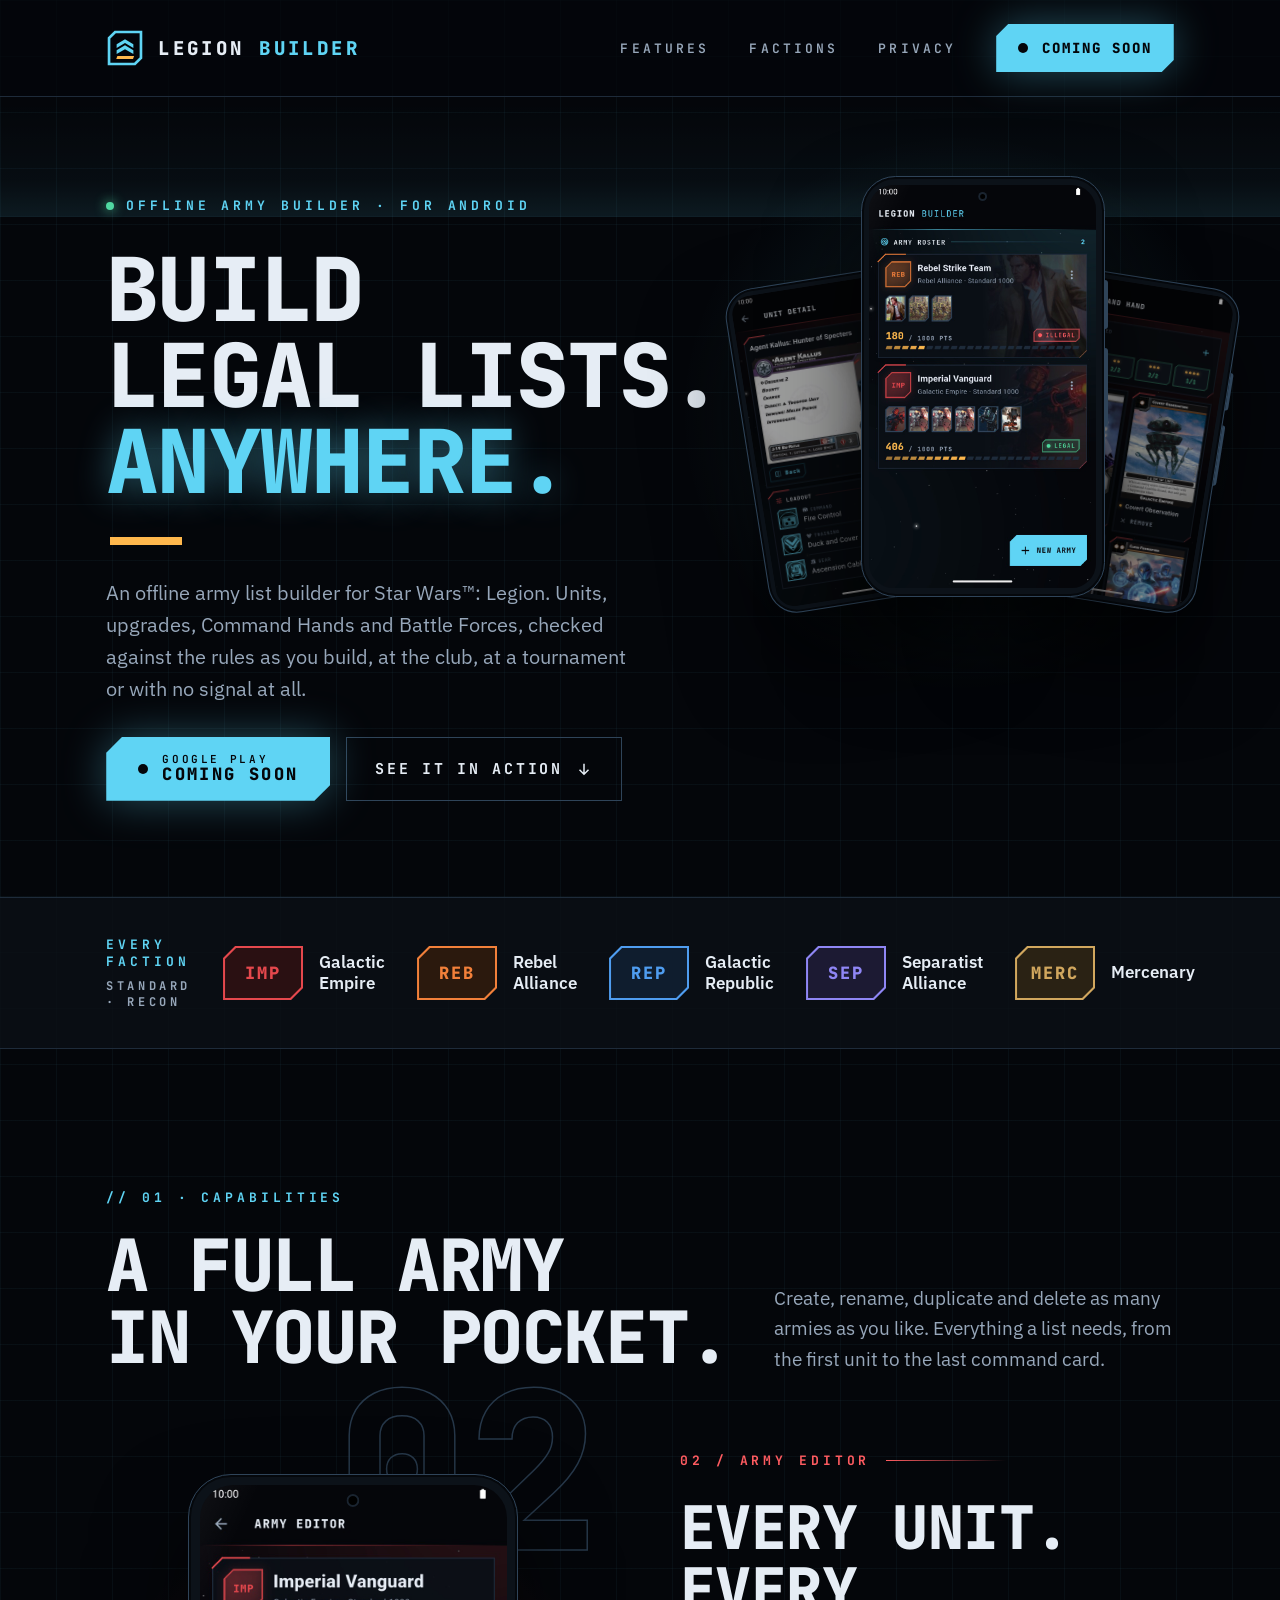
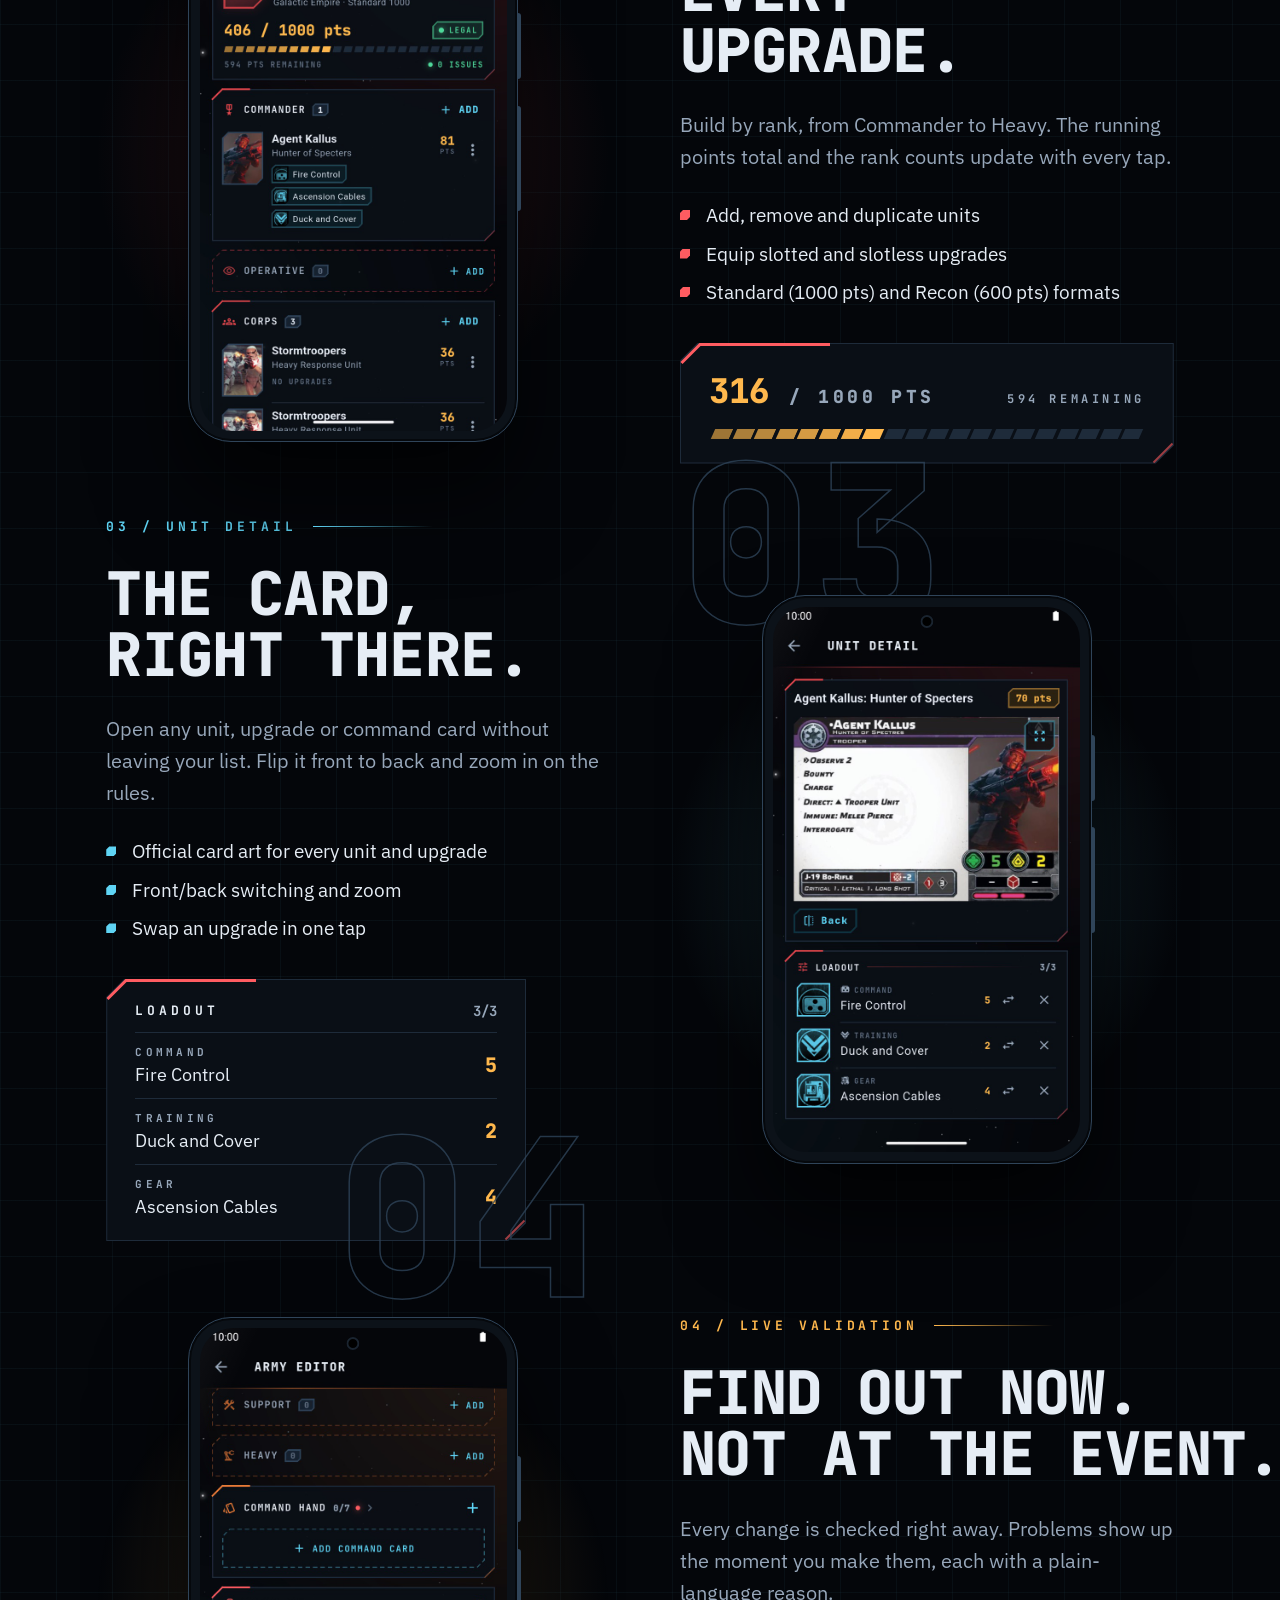
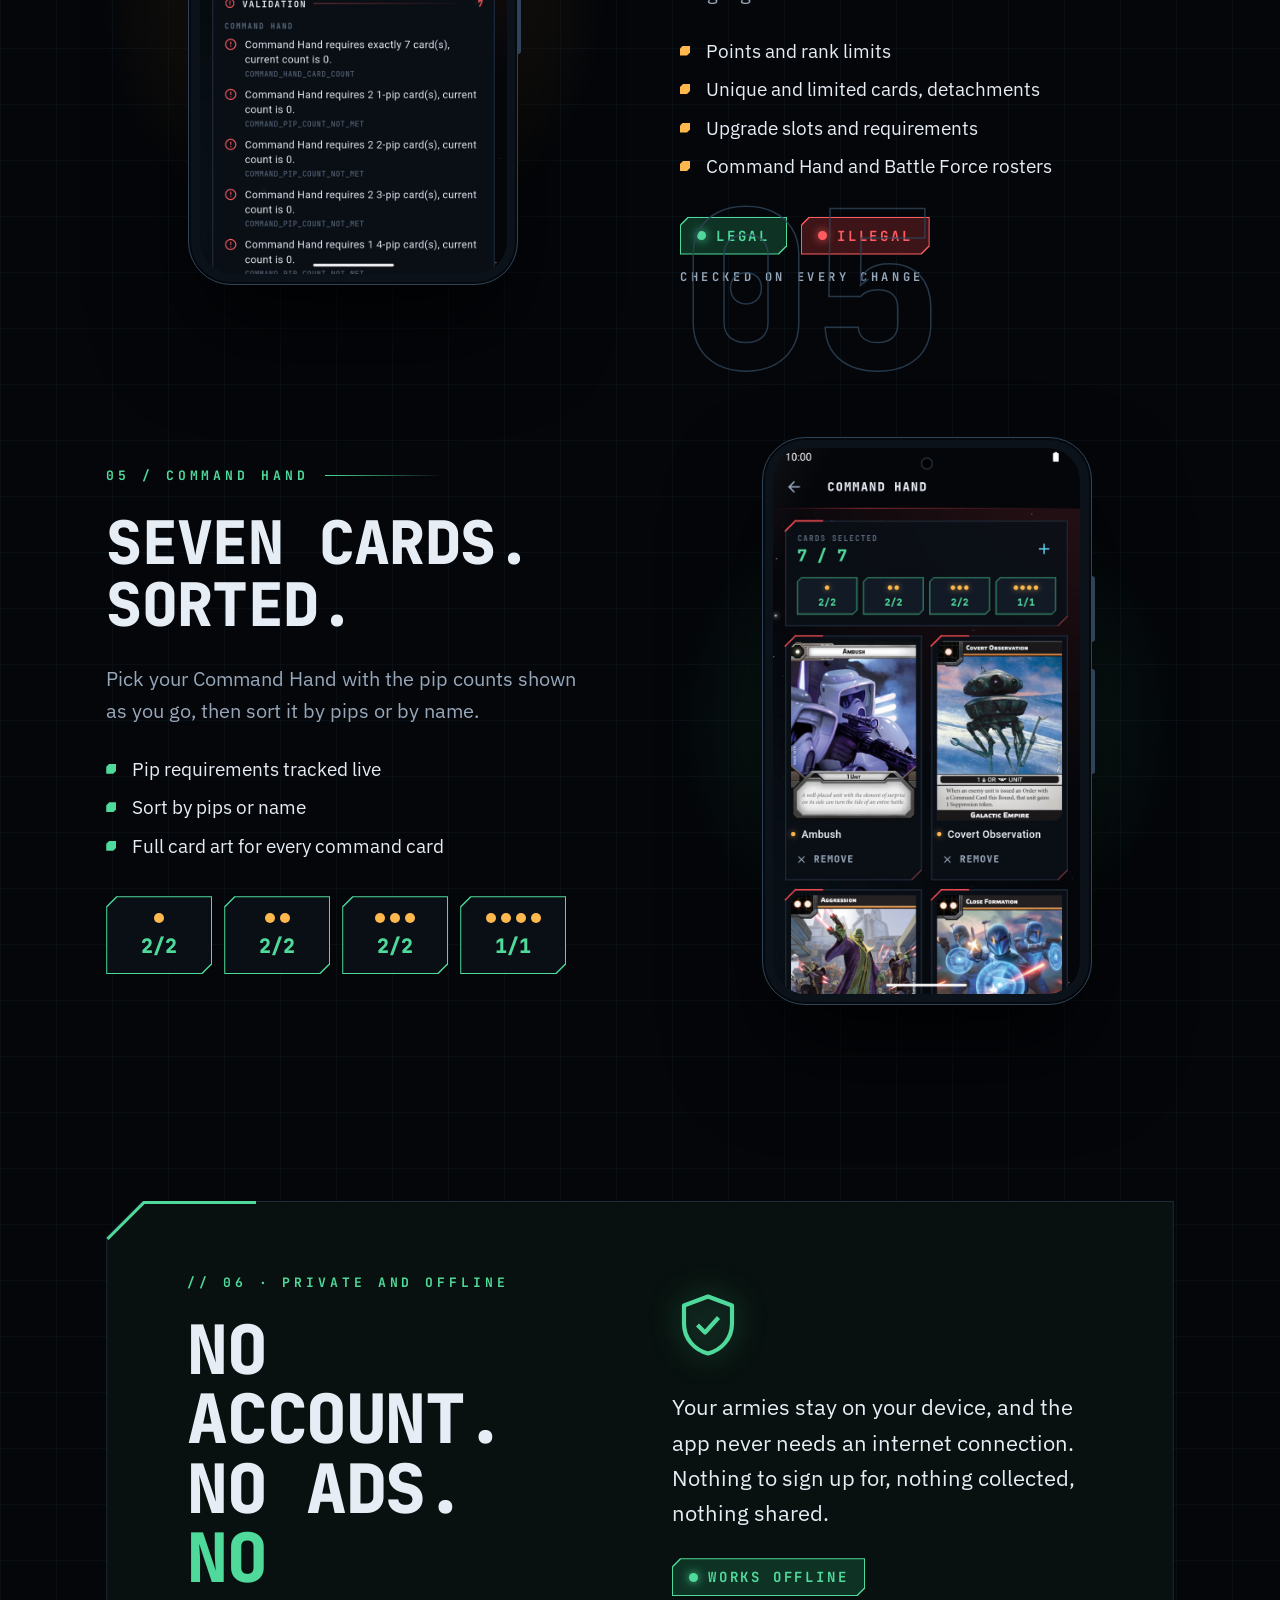
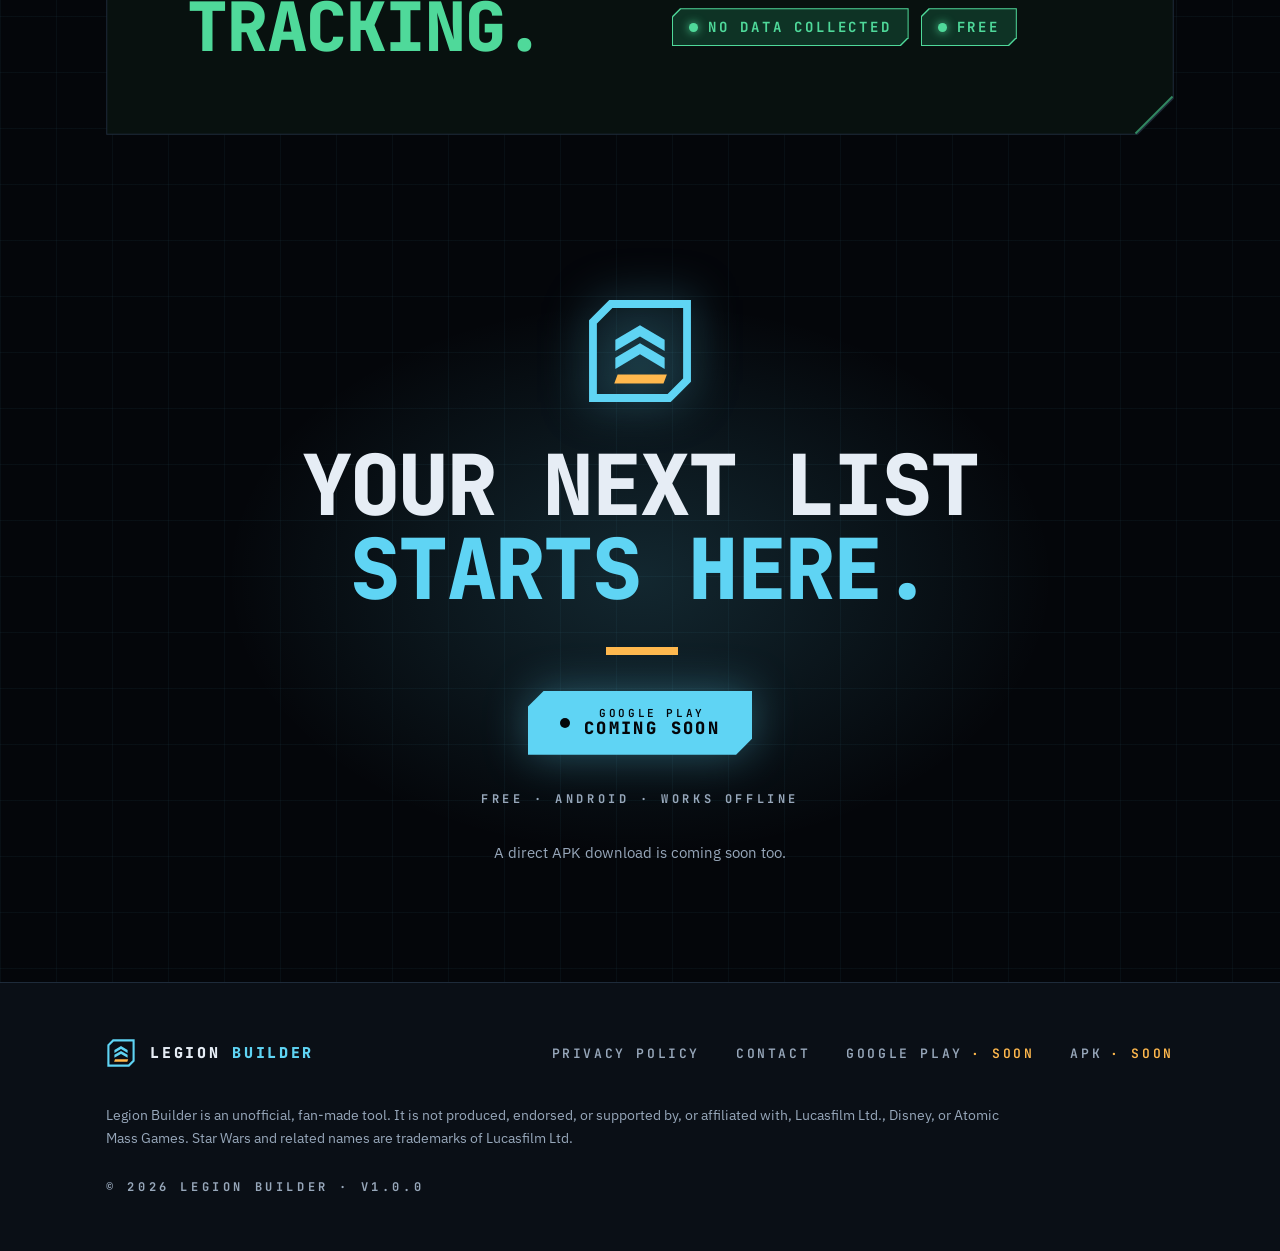
==== commit 7a765791: "feat: add Legion Builder privacy policy at /legion-builder/privacy-policy/ Hosts the app's privacy p" ====
--- a/legion-builder/index.html
+++ b/legion-builder/index.html
@@ -752,9 +752,8 @@
         <span>LEGION <b>BUILDER</b></span>
       </a>
       <nav class="footer-links" aria-label="Footer">
-        <!-- TODO: point these at the hosted privacy policy and a contact address -->
-        <a href="#privacy-policy">PRIVACY POLICY</a>
-        <a href="#contact">CONTACT</a>
+        <a href="privacy-policy/">PRIVACY POLICY</a>
+        <a href="mailto:swlarmybuilder@gmail.com">CONTACT</a>
         <a class="if-play-live" href="https://play.google.com/store/apps/details?id=tech.kjablonski.legionbuilder">GOOGLE PLAY</a>
         <span class="soon-link if-play-soon">GOOGLE PLAY <em>· SOON</em></span>
         <a class="apk if-apk-live" href="downloads/legion-builder.apk" download>
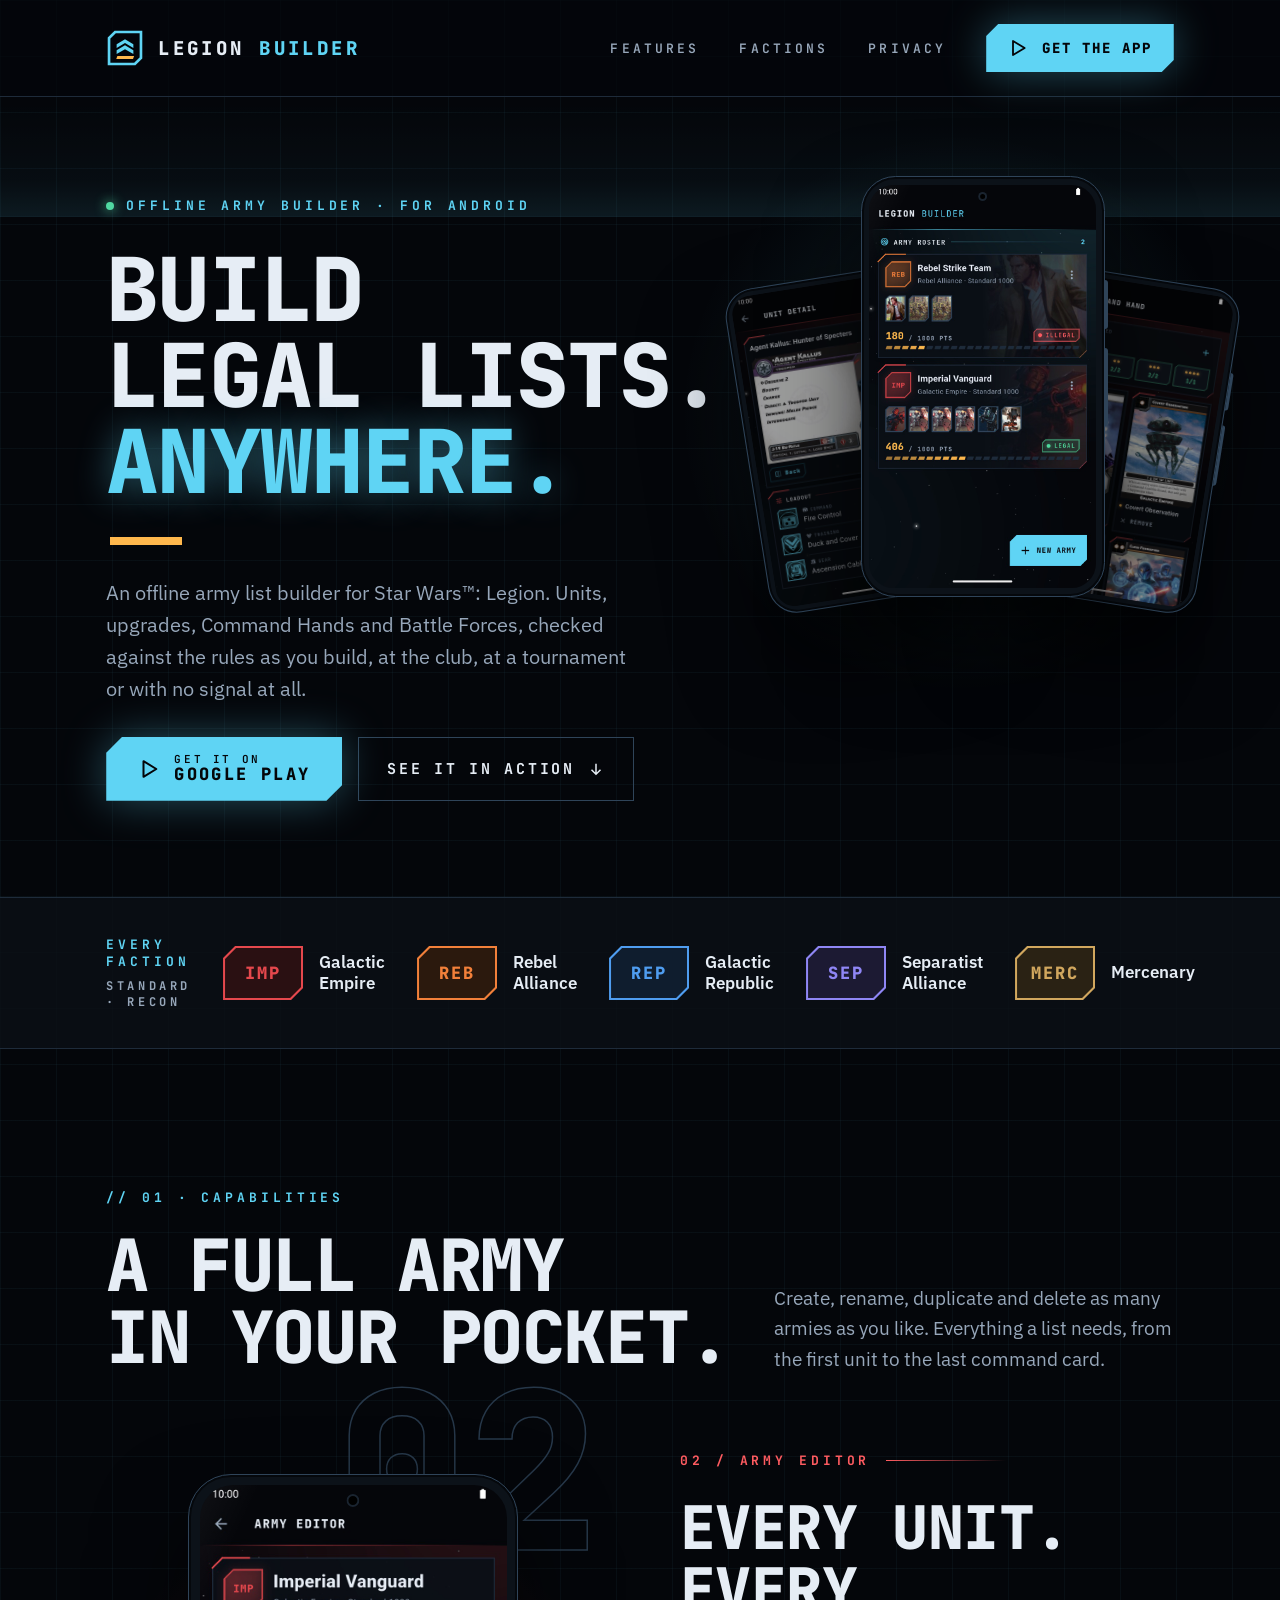
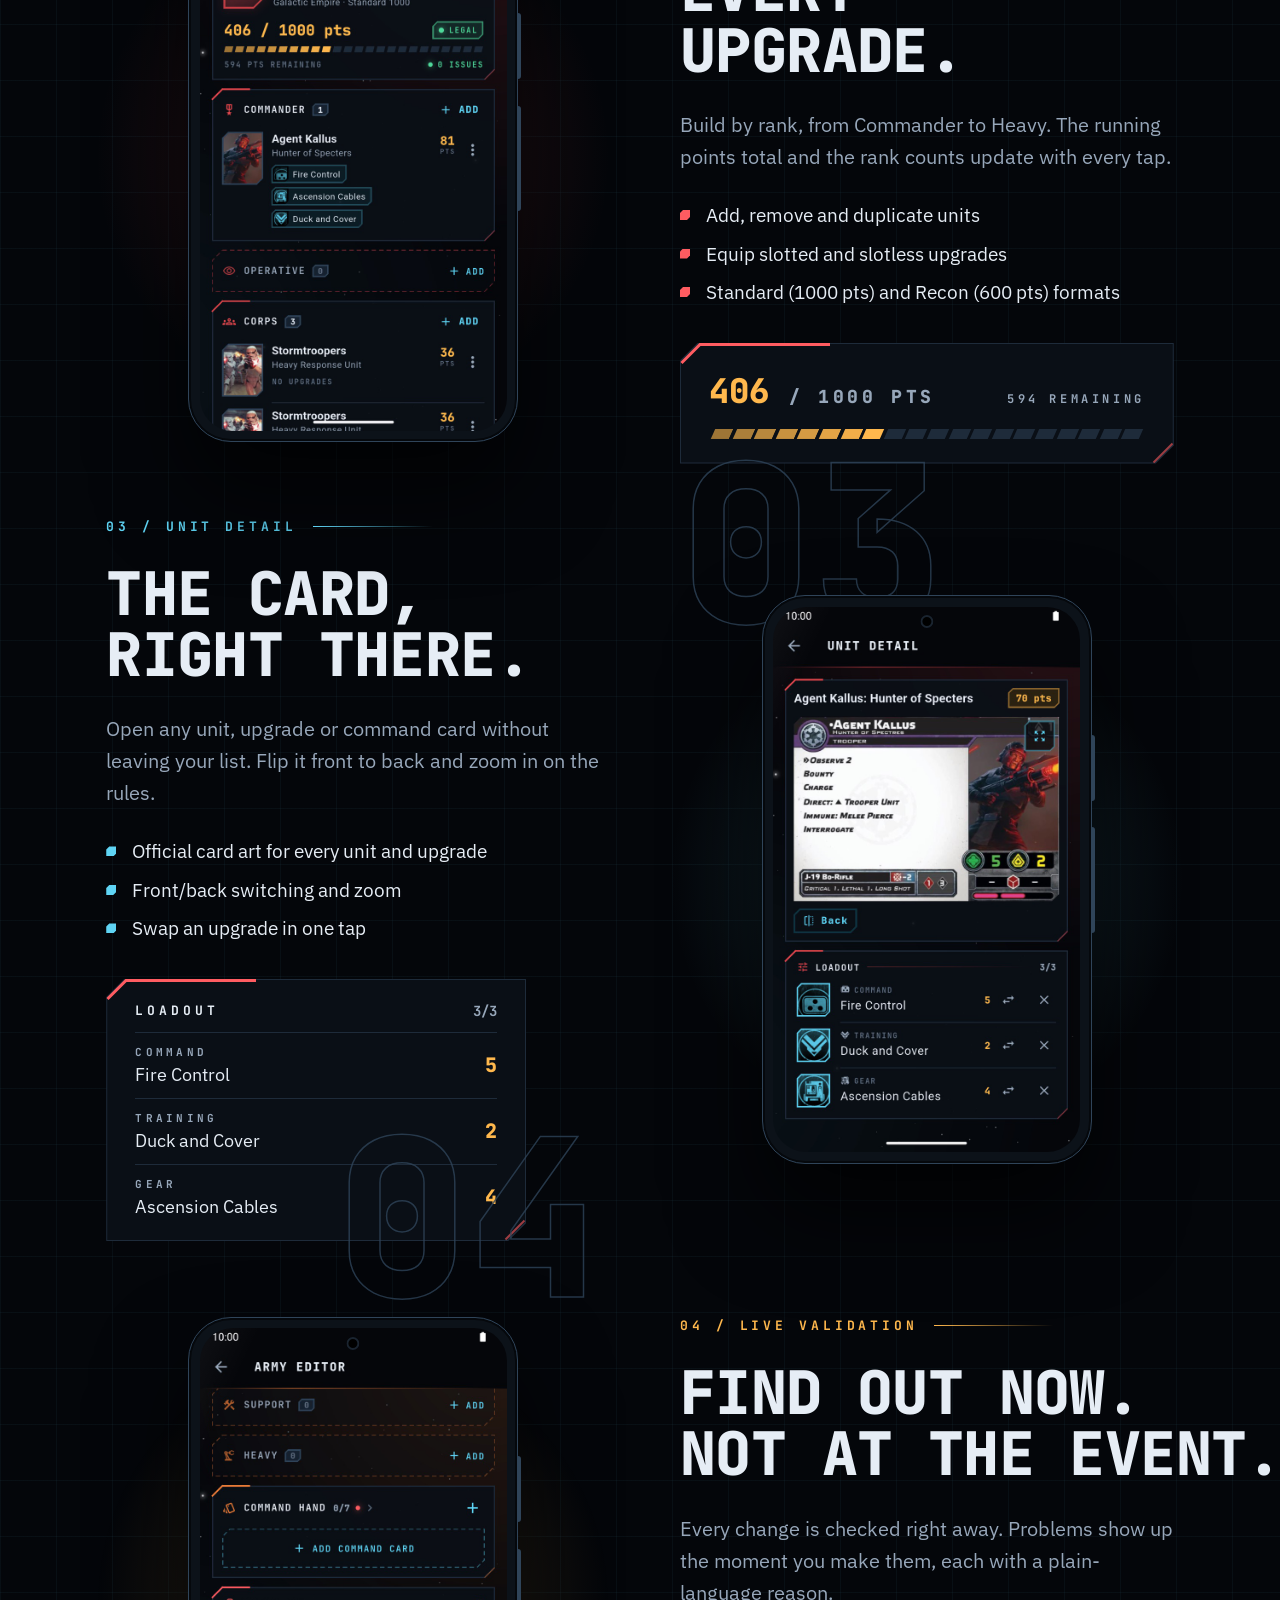
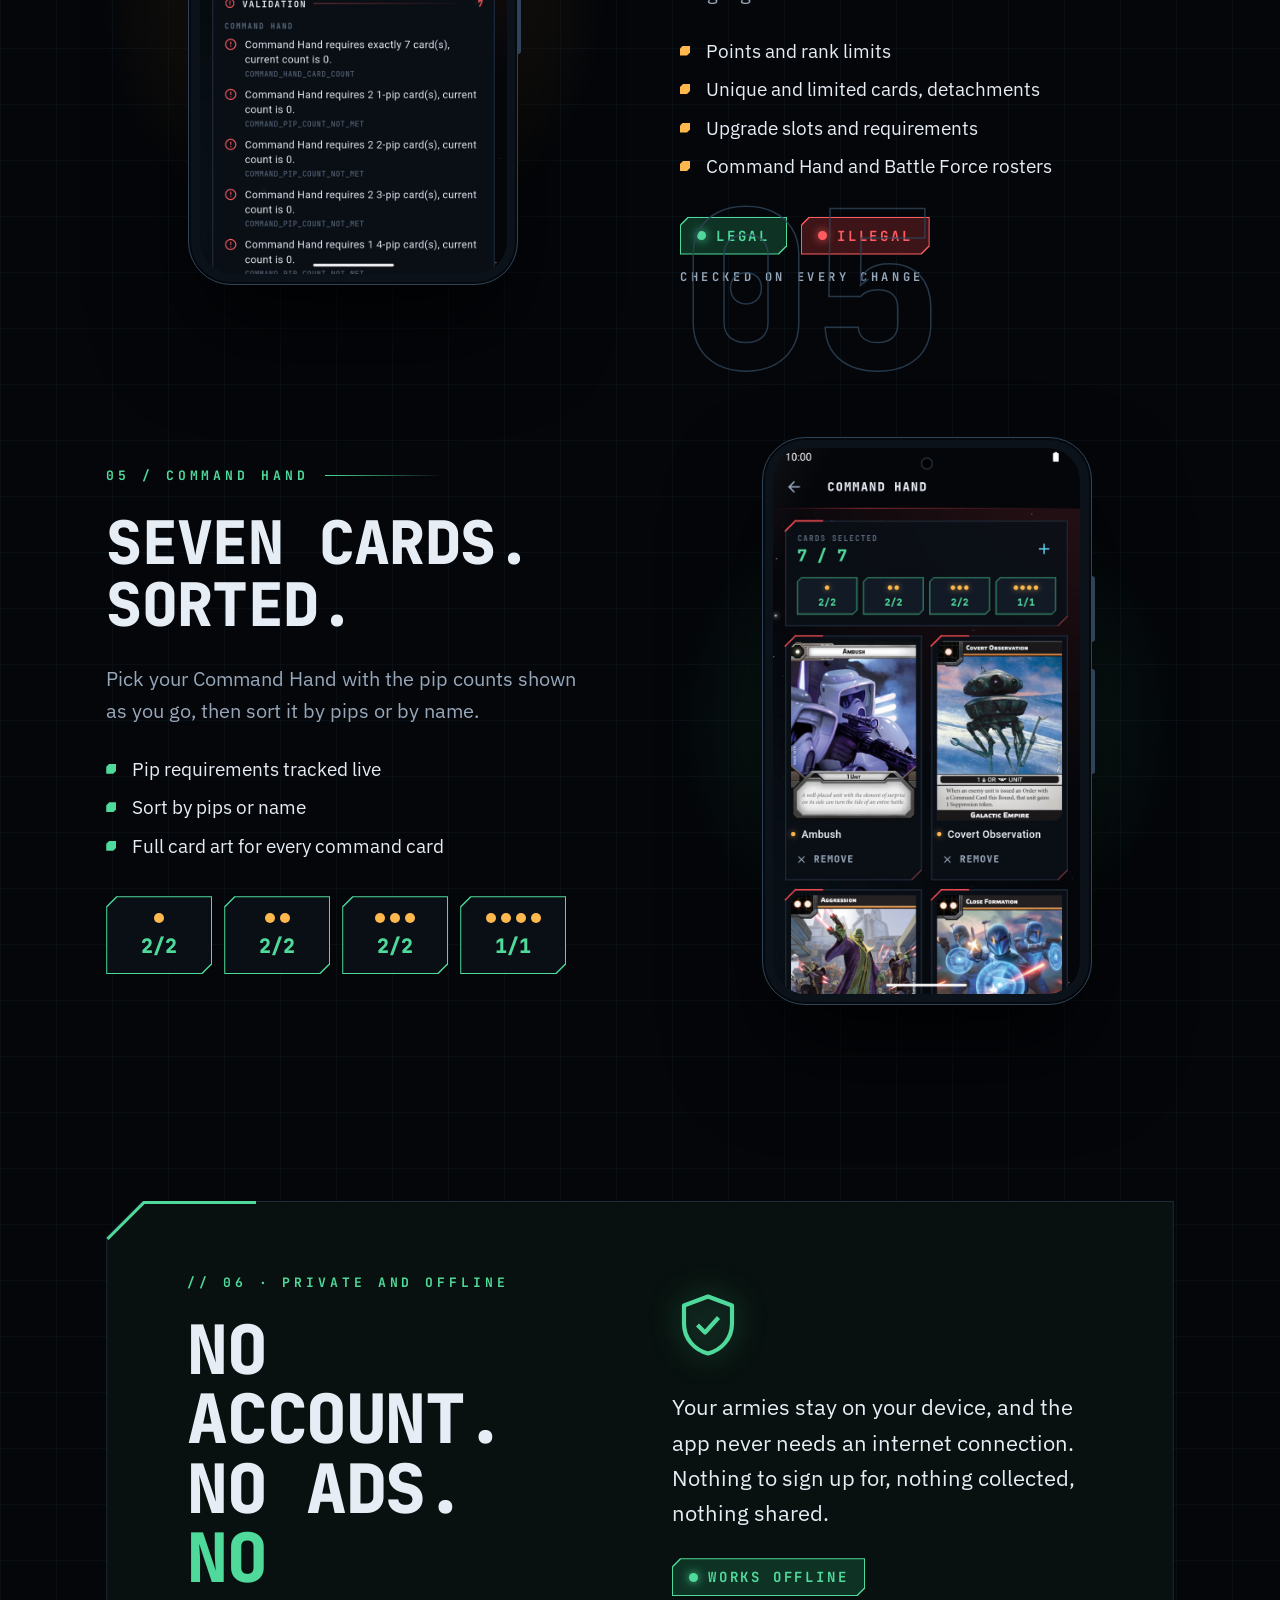
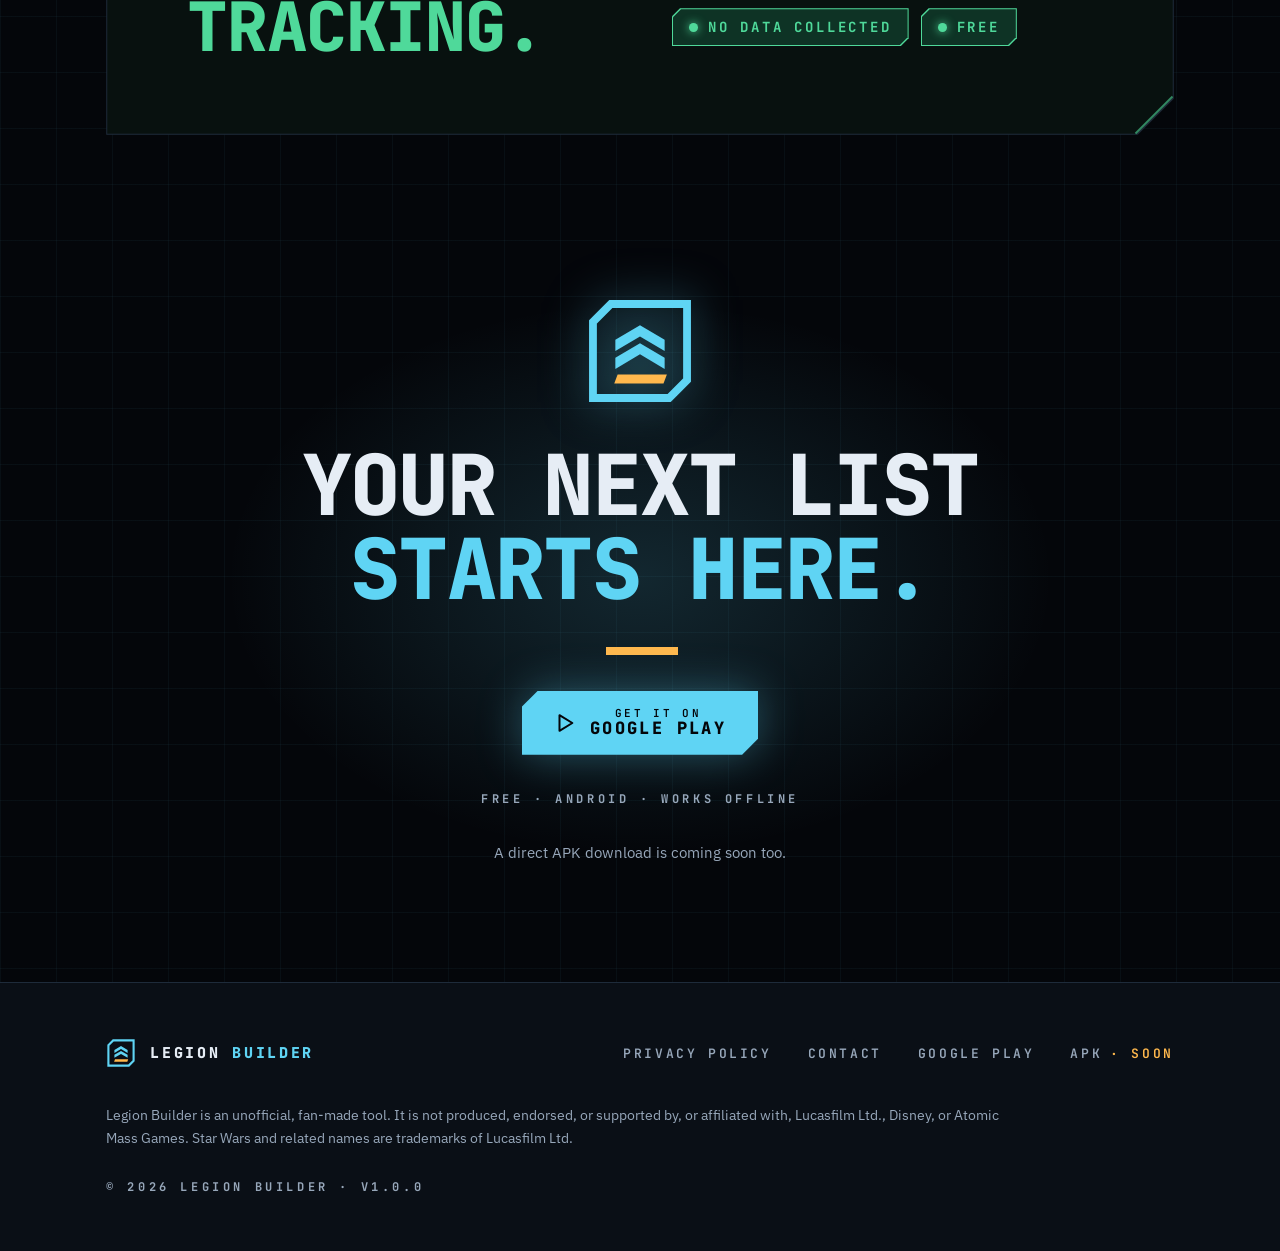
==== commit dcd1f9ba: "feat: switch Legion Builder Google Play links to live The app is in open testing on Google Play, so " ====
--- a/legion-builder/index.html
+++ b/legion-builder/index.html
@@ -4,7 +4,7 @@
     data-play: "soon" shows "Coming soon" instead of the Google Play links.
     data-apk:  "soon" shows "Coming soon" instead of the direct APK links (downloads/legion-builder.apk).
 -->
-<html lang="en" data-play="soon" data-apk="soon">
+<html lang="en" data-play="live" data-apk="soon">
 <head>
 <meta charset="utf-8">
 <meta name="viewport" content="width=device-width, initial-scale=1">
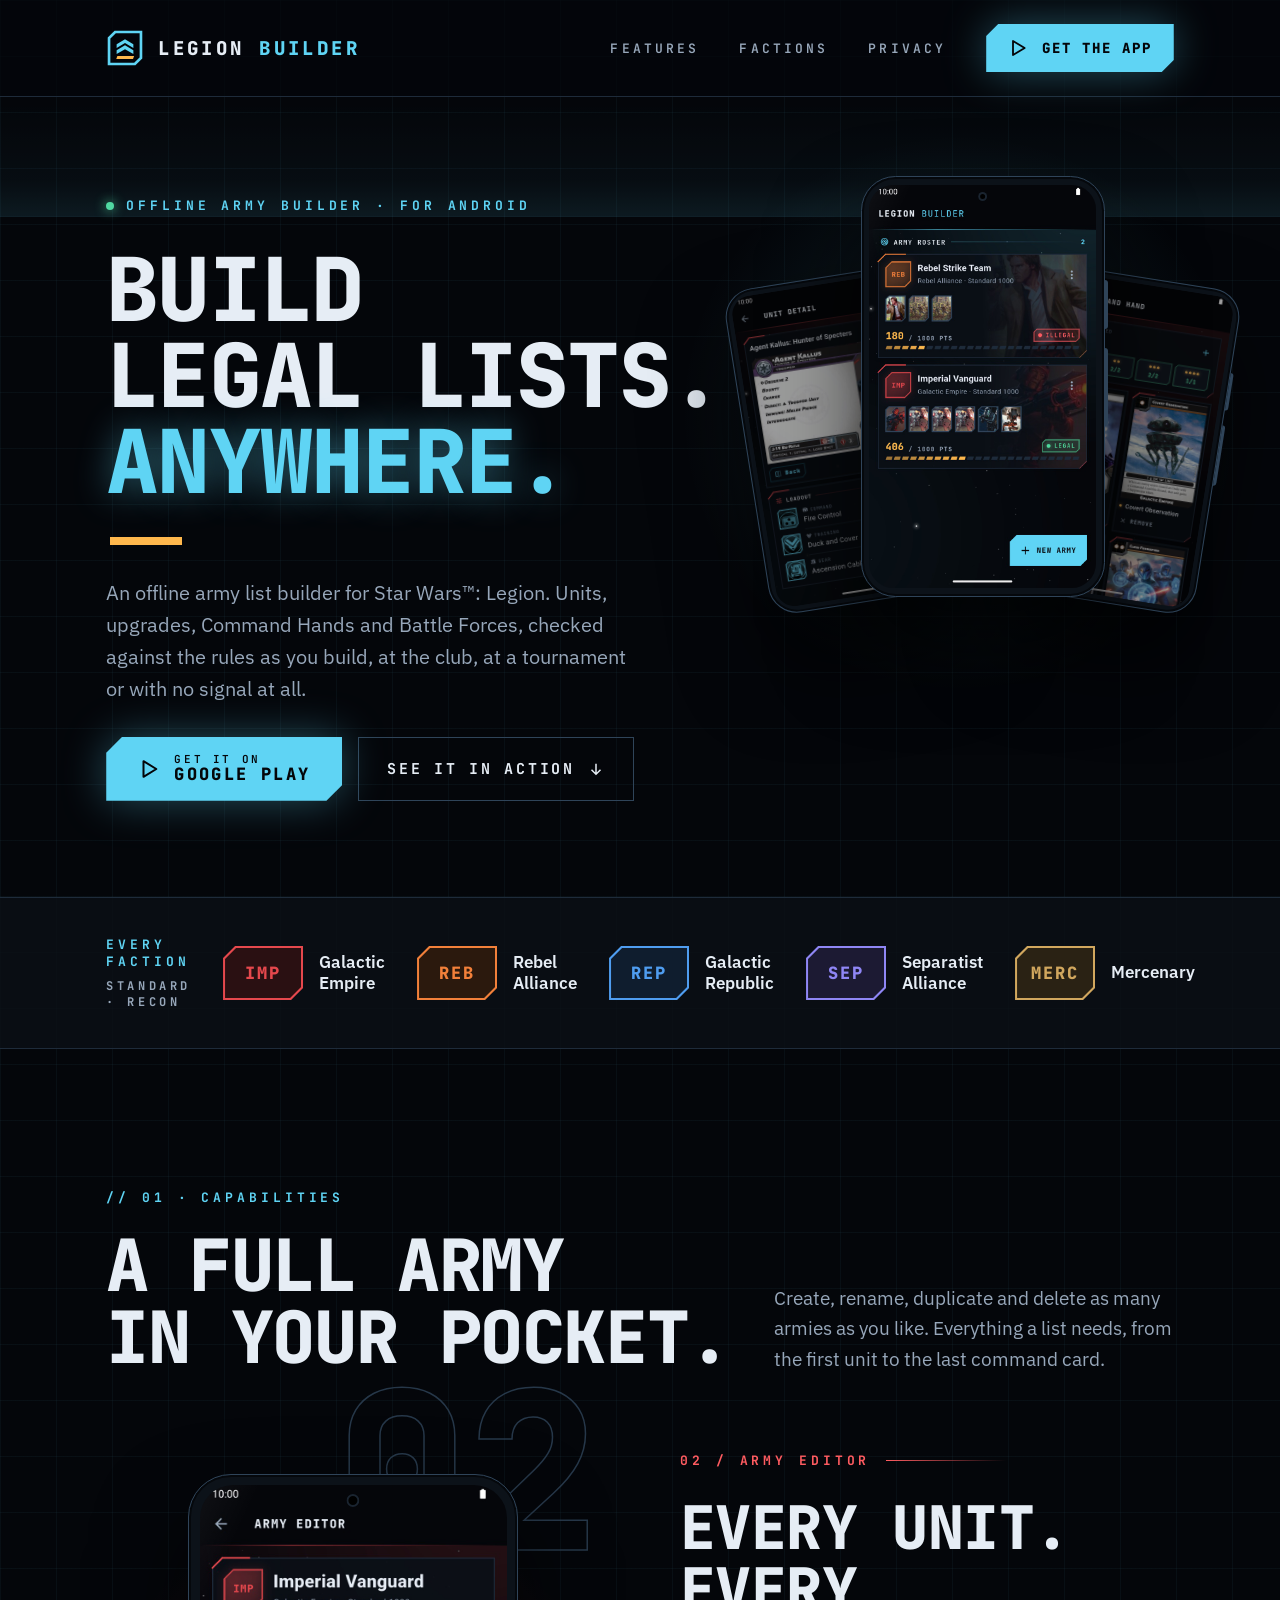
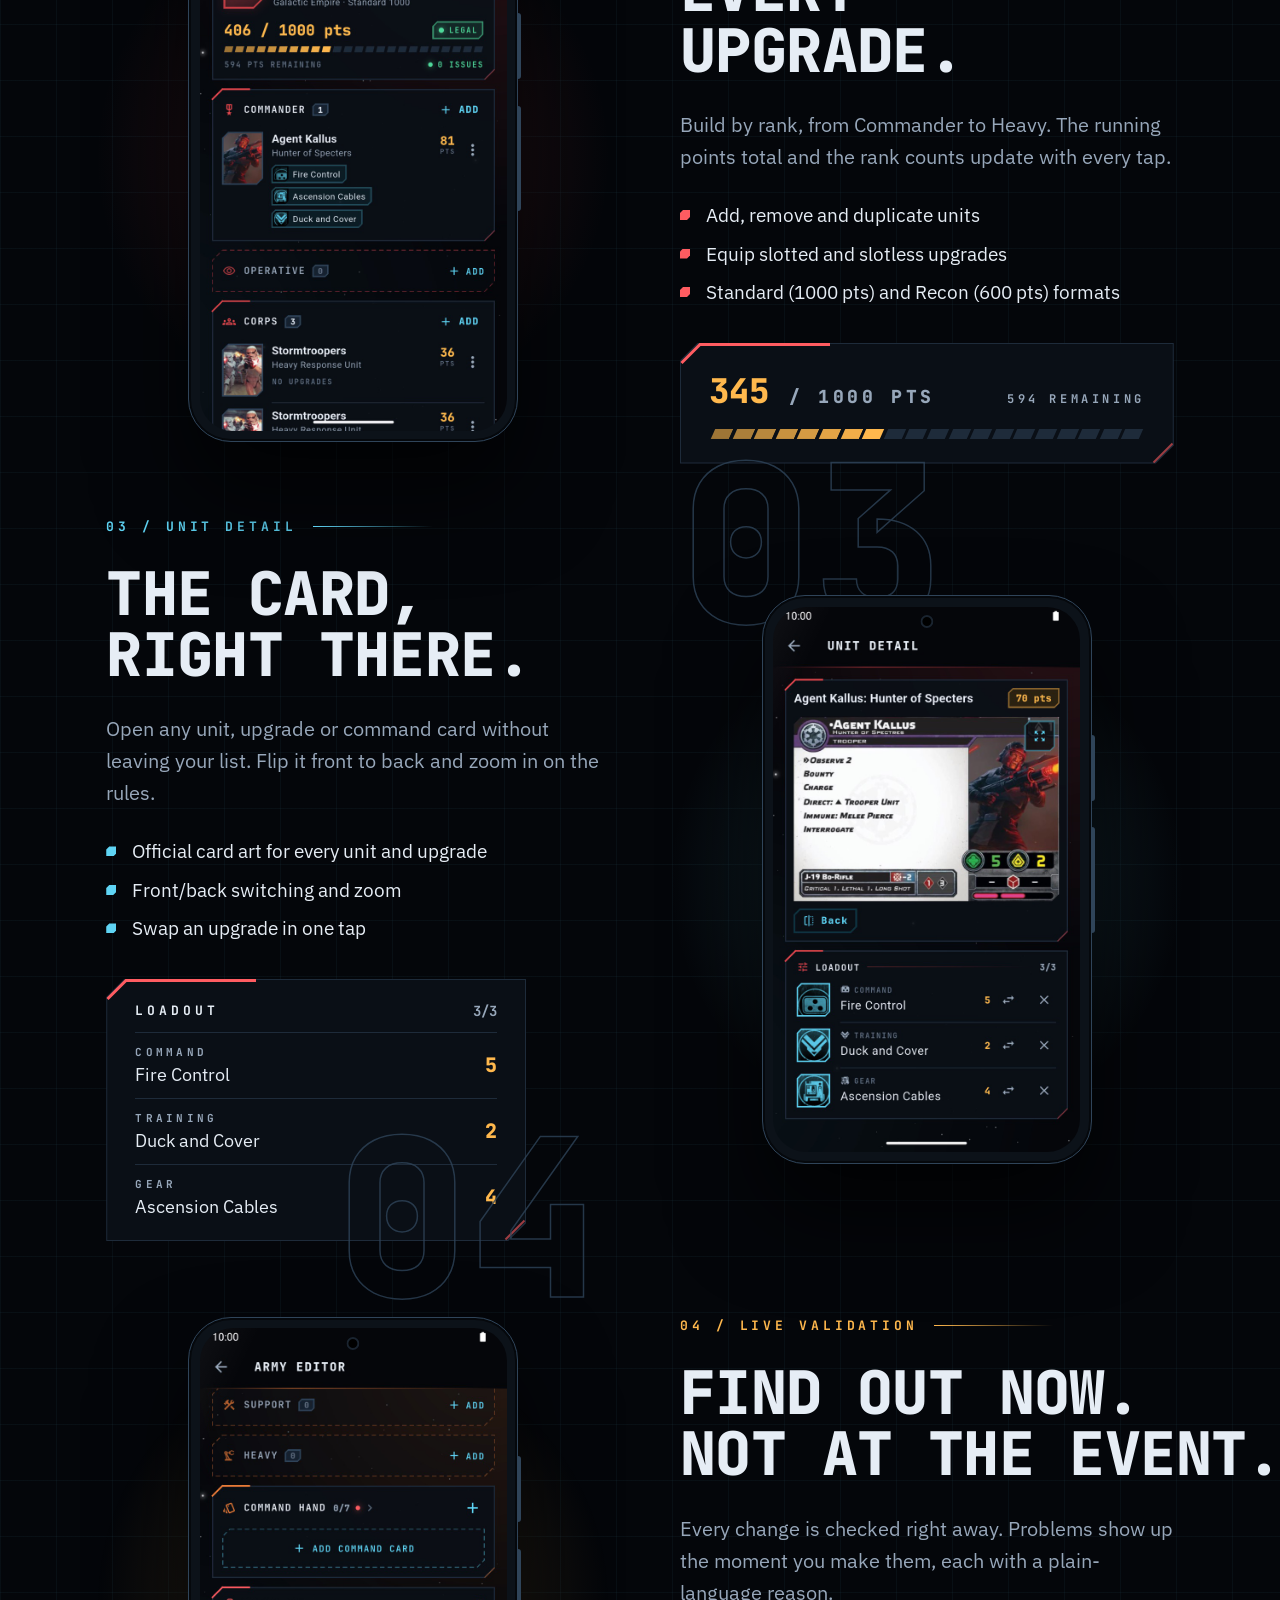
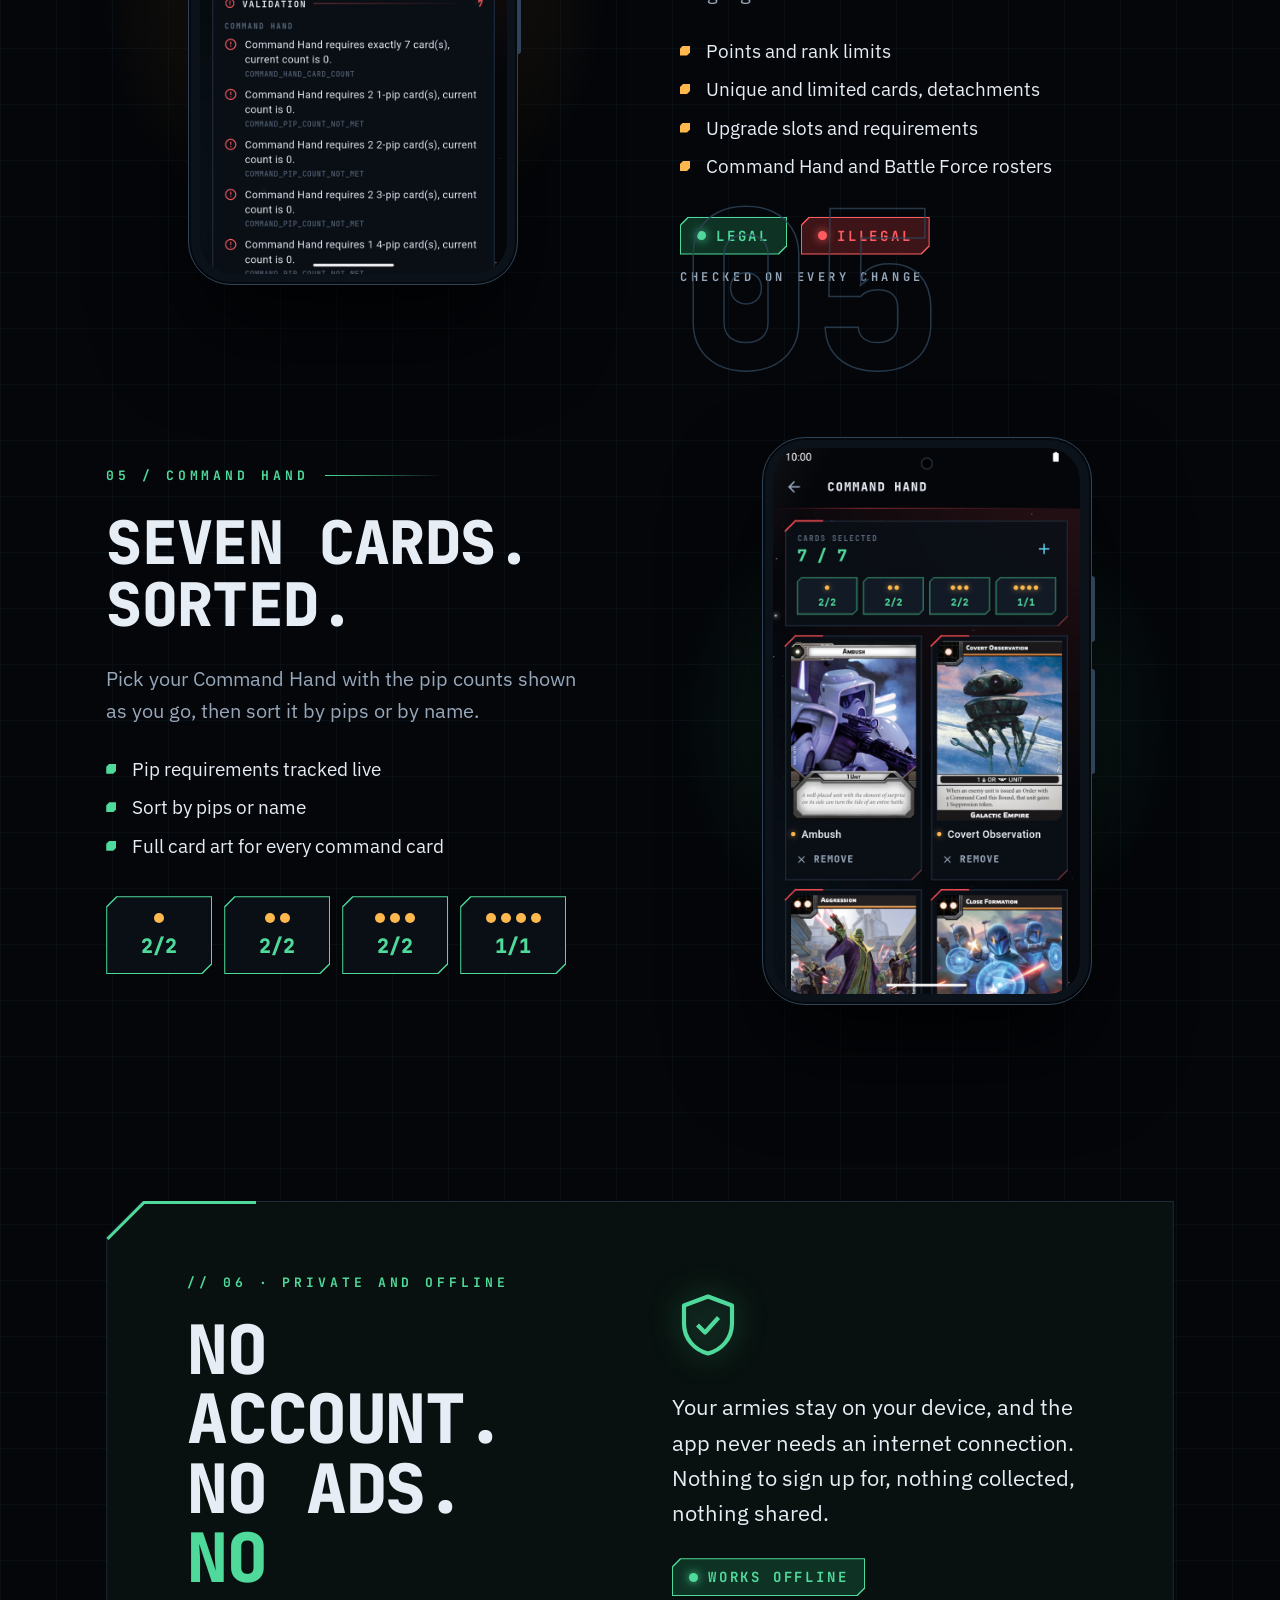
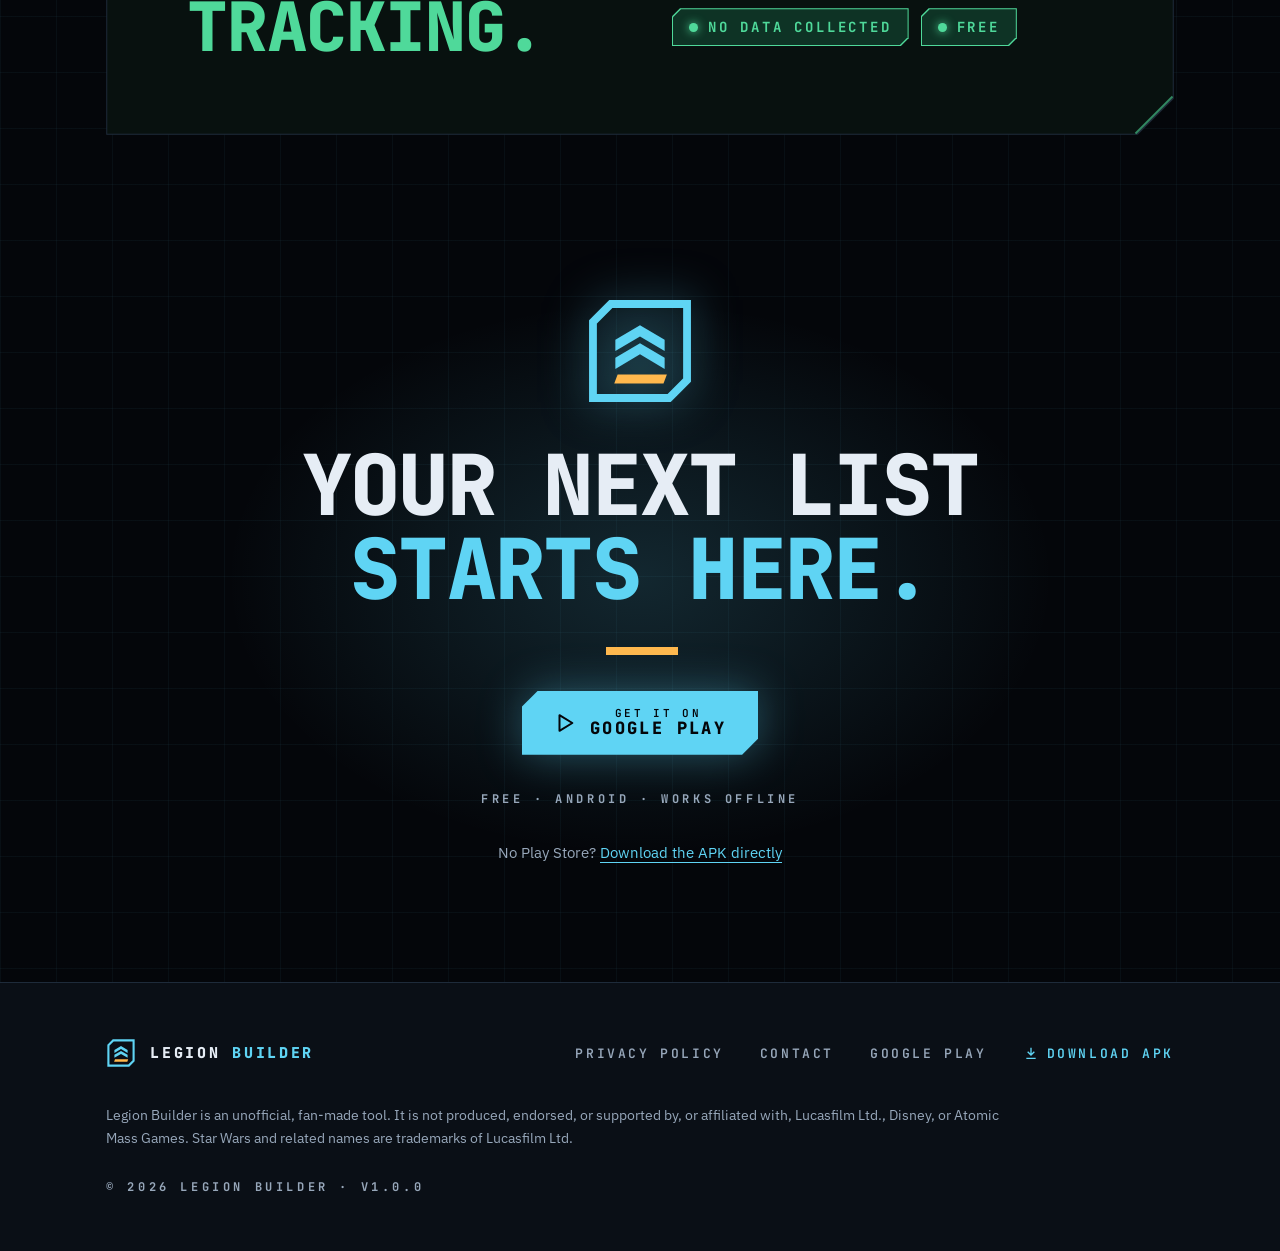
==== commit d6510c0f: "legion-builder: turn on the direct APK download Point the APK links at the latest GitHub release ass" ====
--- a/legion-builder/index.html
+++ b/legion-builder/index.html
@@ -2,9 +2,9 @@
 <!--
   Release switches: set to "live" once each download is available.
     data-play: "soon" shows "Coming soon" instead of the Google Play links.
-    data-apk:  "soon" shows "Coming soon" instead of the direct APK links (downloads/legion-builder.apk).
+    data-apk:  "soon" shows "Coming soon" instead of the direct APK links (GitHub Releases, latest legion-builder.apk).
 -->
-<html lang="en" data-play="live" data-apk="soon">
+<html lang="en" data-play="live" data-apk="live">
 <head>
 <meta charset="utf-8">
 <meta name="viewport" content="width=device-width, initial-scale=1">
@@ -505,7 +505,7 @@
       <a href="#factions">FACTIONS</a>
       <a href="#privacy">PRIVACY</a>
       <div class="btn-glow if-play-live">
-        <a class="btn-play sm cham" href="https://play.google.com/store/apps/details?id=tech.kjablonski.legionbuilder">
+        <a class="btn-play sm cham" href="https://play.google.com/store/apps/details?id=tech.kjablonski.legionbuilder" target="_blank" rel="noopener noreferrer">
           <svg width="20" height="20" aria-hidden="true"><use href="#play"/></svg>
           <span>GET THE APP</span>
         </a>
@@ -528,7 +528,7 @@
         <p class="rise" style="--d: 3">An offline army list builder for Star Wars™: Legion. Units, upgrades, Command Hands and Battle Forces, checked against the rules as you build, at the club, at a tournament or with no signal at all.</p>
         <div class="hero-ctas rise" style="--d: 4">
           <div class="btn-glow if-play-live">
-            <a class="btn-play cham" href="https://play.google.com/store/apps/details?id=tech.kjablonski.legionbuilder">
+            <a class="btn-play cham" href="https://play.google.com/store/apps/details?id=tech.kjablonski.legionbuilder" target="_blank" rel="noopener noreferrer">
               <svg width="22" height="22" aria-hidden="true"><use href="#play"/></svg>
               <span class="stack"><small>GET IT ON</small>GOOGLE PLAY</span>
             </a>
@@ -726,7 +726,7 @@
       <h2 class="display rise" style="--d: 1">Your next list<br><span class="holo">starts here.</span></h2>
       <div class="amber-bar rise" style="--d: 2"></div>
       <div class="btn-glow rise if-play-live" style="--d: 3">
-        <a class="btn-play cham" href="https://play.google.com/store/apps/details?id=tech.kjablonski.legionbuilder">
+        <a class="btn-play cham" href="https://play.google.com/store/apps/details?id=tech.kjablonski.legionbuilder" target="_blank" rel="noopener noreferrer">
           <svg width="22" height="22" aria-hidden="true"><use href="#play"/></svg>
           <span class="stack"><small>GET IT ON</small>GOOGLE PLAY</span>
         </a>
@@ -738,7 +738,7 @@
         </span>
       </div>
       <span class="label dim rise" style="--d: 4">Free · Android · Works offline</span>
-      <p class="apk-note rise if-apk-live" style="--d: 5">No Play Store? <a href="downloads/legion-builder.apk" download>Download the APK directly</a></p>
+      <p class="apk-note rise if-apk-live" style="--d: 5">No Play Store? <a href="https://github.com/krzjablonski/krzjablonski.github.io/releases/latest/download/legion-builder.apk" download>Download the APK directly</a></p>
       <p class="apk-note rise if-apk-soon" style="--d: 5">A direct APK download is coming soon too.</p>
     </div>
   </section>
@@ -754,9 +754,9 @@
       <nav class="footer-links" aria-label="Footer">
         <a href="privacy-policy/">PRIVACY POLICY</a>
         <a href="mailto:swlarmybuilder@gmail.com">CONTACT</a>
-        <a class="if-play-live" href="https://play.google.com/store/apps/details?id=tech.kjablonski.legionbuilder">GOOGLE PLAY</a>
+        <a class="if-play-live" href="https://play.google.com/store/apps/details?id=tech.kjablonski.legionbuilder" target="_blank" rel="noopener noreferrer">GOOGLE PLAY</a>
         <span class="soon-link if-play-soon">GOOGLE PLAY <em>· SOON</em></span>
-        <a class="apk if-apk-live" href="downloads/legion-builder.apk" download>
+        <a class="apk if-apk-live" href="https://github.com/krzjablonski/krzjablonski.github.io/releases/latest/download/legion-builder.apk" download>
           <svg width="16" height="16" viewBox="0 0 24 24" fill="none" stroke="currentColor" stroke-width="2" aria-hidden="true"><path d="M12 4v11M7 10l5 5 5-5M5 20h14"/></svg>
           DOWNLOAD APK
         </a>
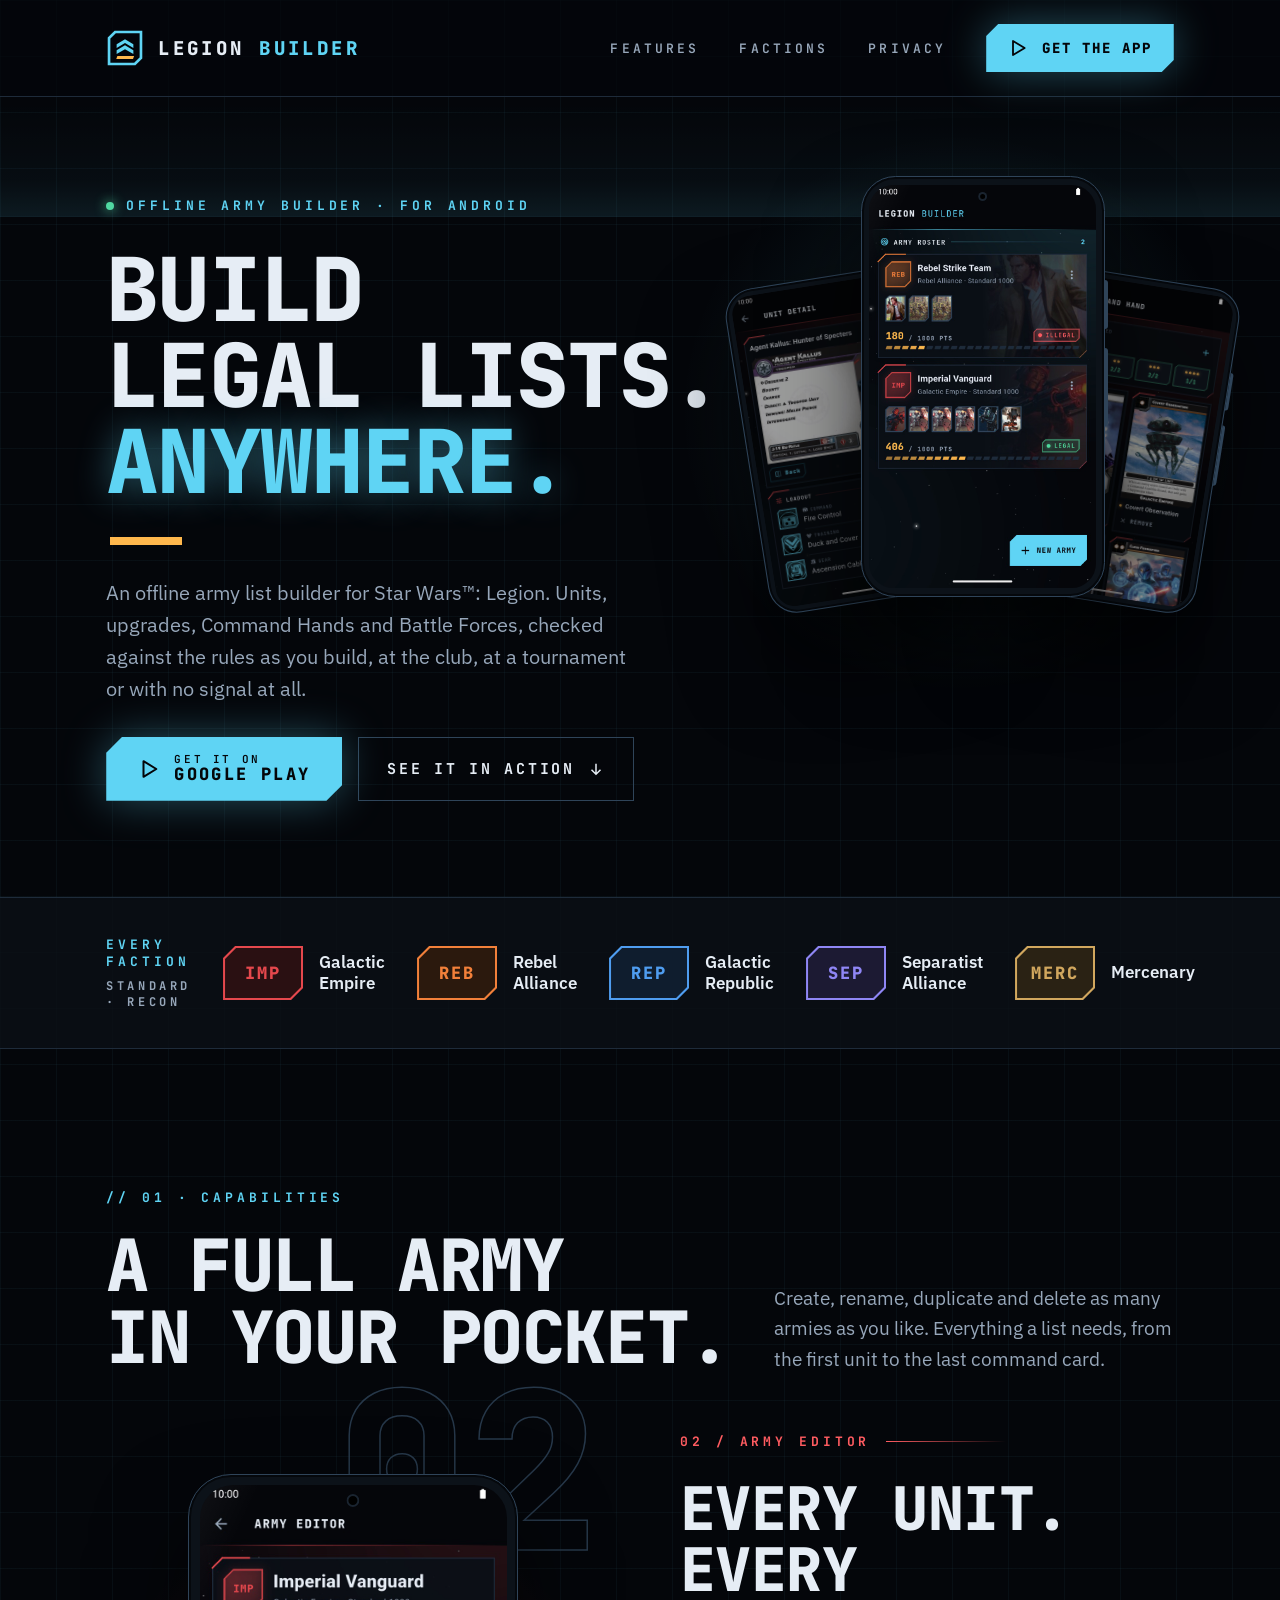
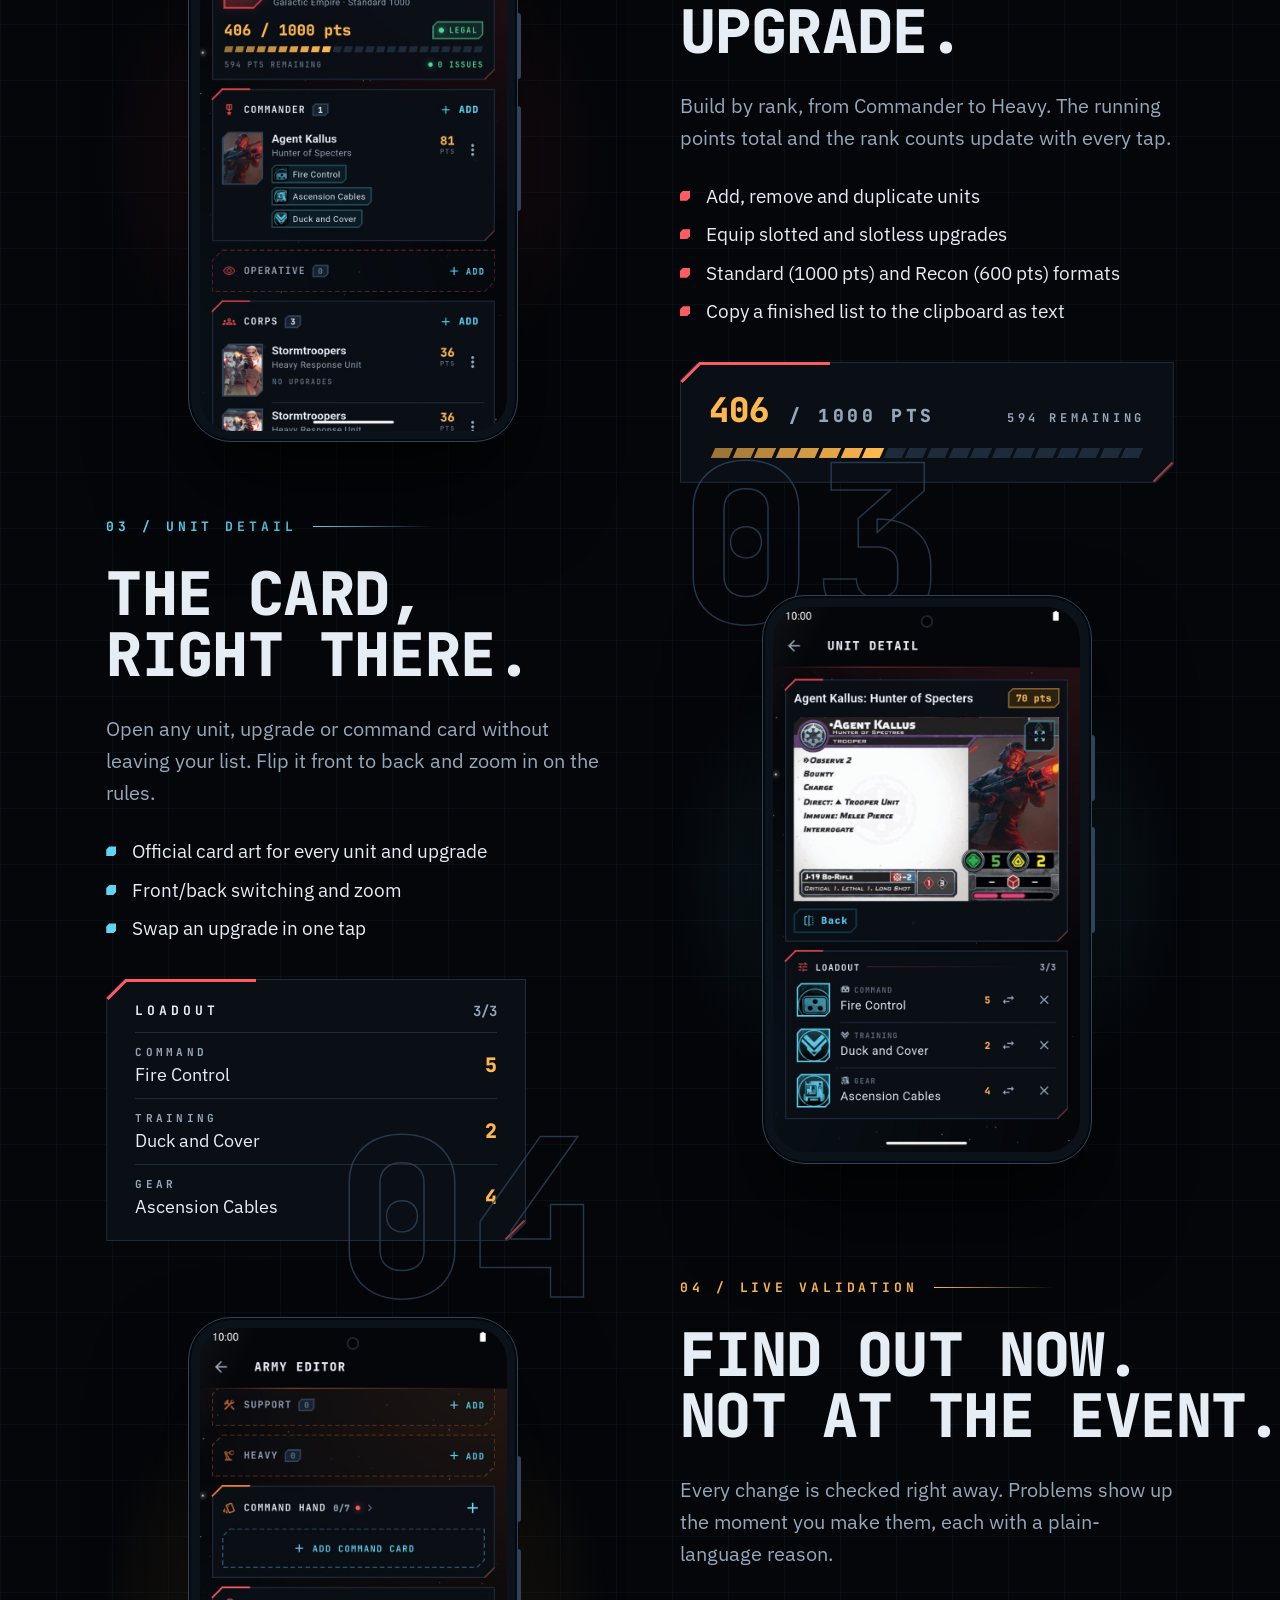
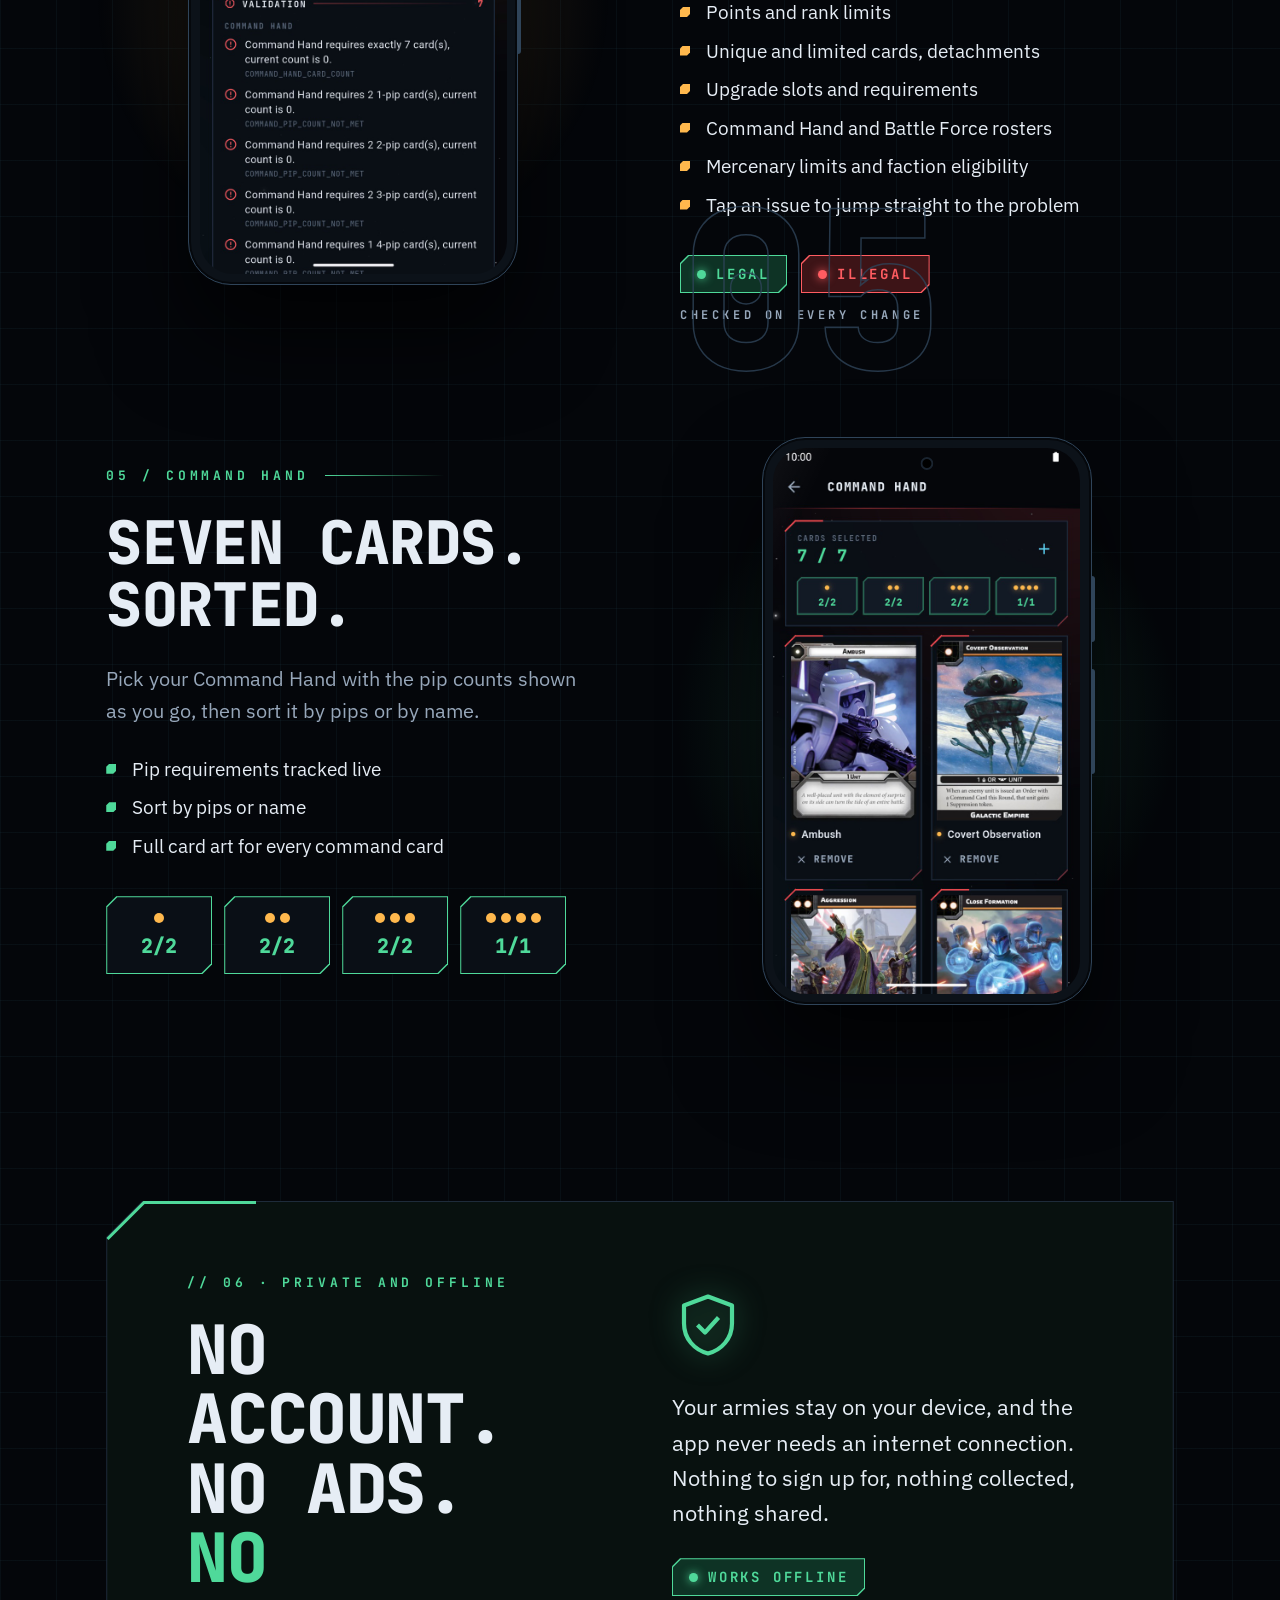
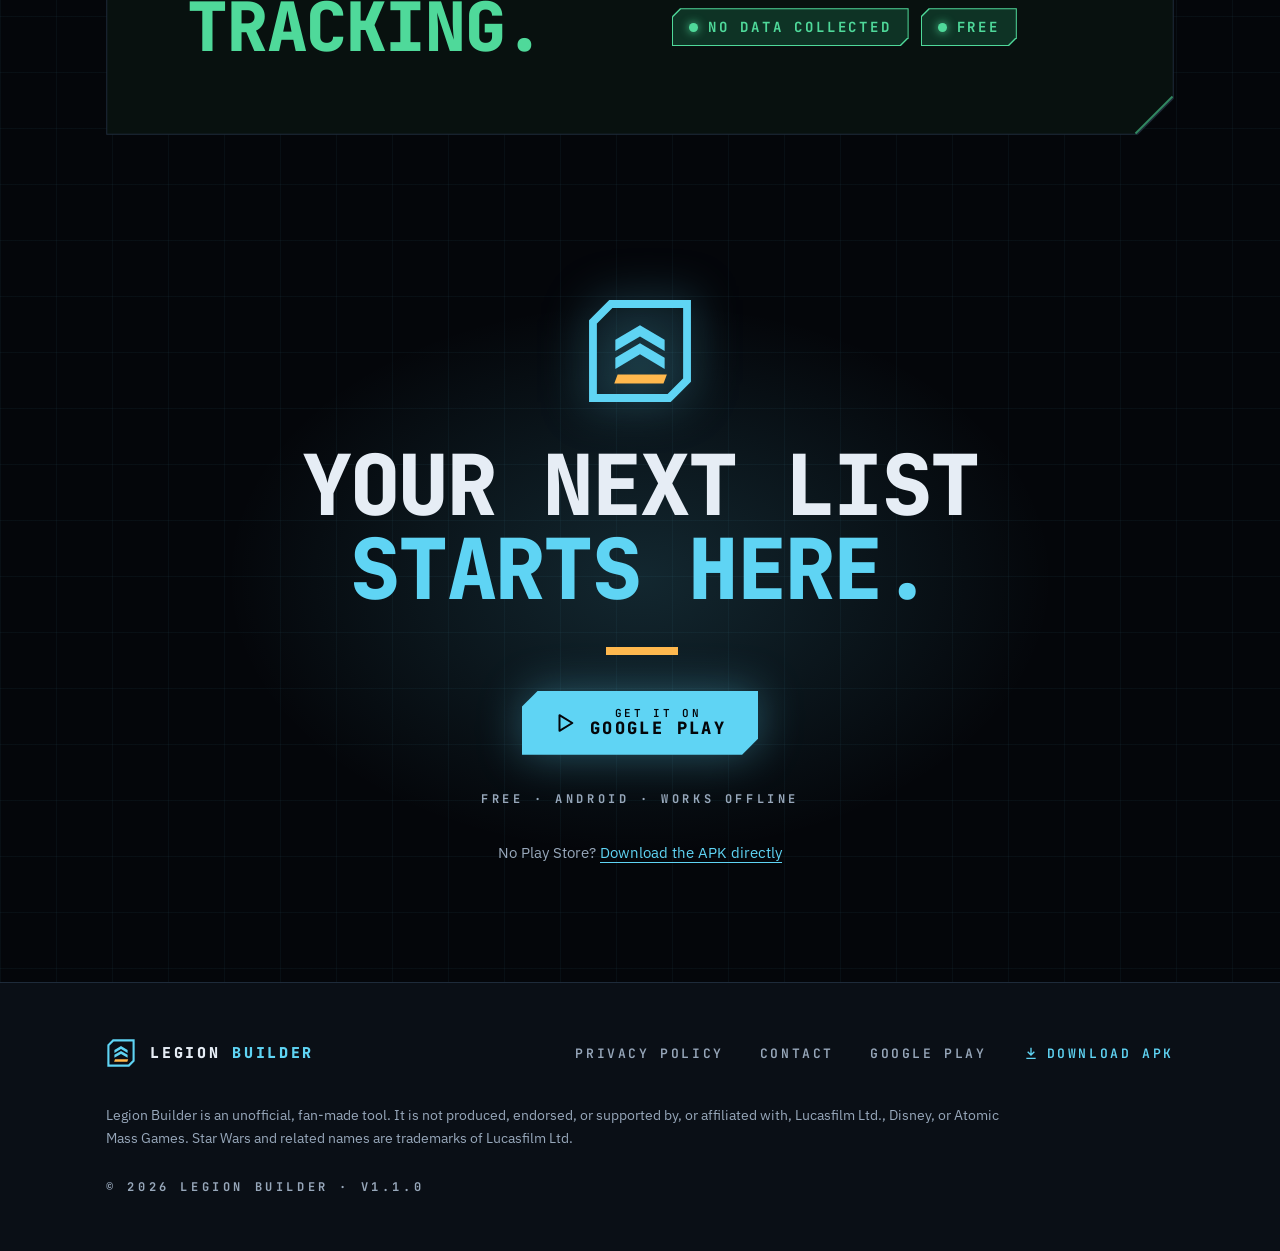
==== commit 7e333856: "legion-builder: v1.1.0 footer and new features Co-Authored-By: Claude Opus 5.5 <noreply@anthropic.co" ====
--- a/legion-builder/index.html
+++ b/legion-builder/index.html
@@ -589,6 +589,7 @@
           <li>Add, remove and duplicate units</li>
           <li>Equip slotted and slotless upgrades</li>
           <li>Standard (1000 pts) and Recon (600 pts) formats</li>
+          <li>Copy a finished list to the clipboard as text</li>
         </ul>
         <div class="hud rise" style="--d: 4">
           <div class="panel points cham" style="--c: 18px">
@@ -657,6 +658,8 @@
           <li>Unique and limited cards, detachments</li>
           <li>Upgrade slots and requirements</li>
           <li>Command Hand and Battle Force rosters</li>
+          <li>Mercenary limits and faction eligibility</li>
+          <li>Tap an issue to jump straight to the problem</li>
         </ul>
         <div class="hud validation rise" style="--d: 4">
           <span class="chip green cham"><span class="cham"><i></i>LEGAL</span></span>
@@ -764,7 +767,7 @@
       </nav>
     </div>
     <p>Legion Builder is an unofficial, fan-made tool. It is not produced, endorsed, or supported by, or affiliated with, Lucasfilm Ltd., Disney, or Atomic Mass Games. Star Wars and related names are trademarks of Lucasfilm Ltd.</p>
-    <span class="label dim">© 2026 Legion Builder · v1.0.0</span>
+    <span class="label dim">© 2026 Legion Builder · v1.1.0</span>
   </div>
 </footer>
 
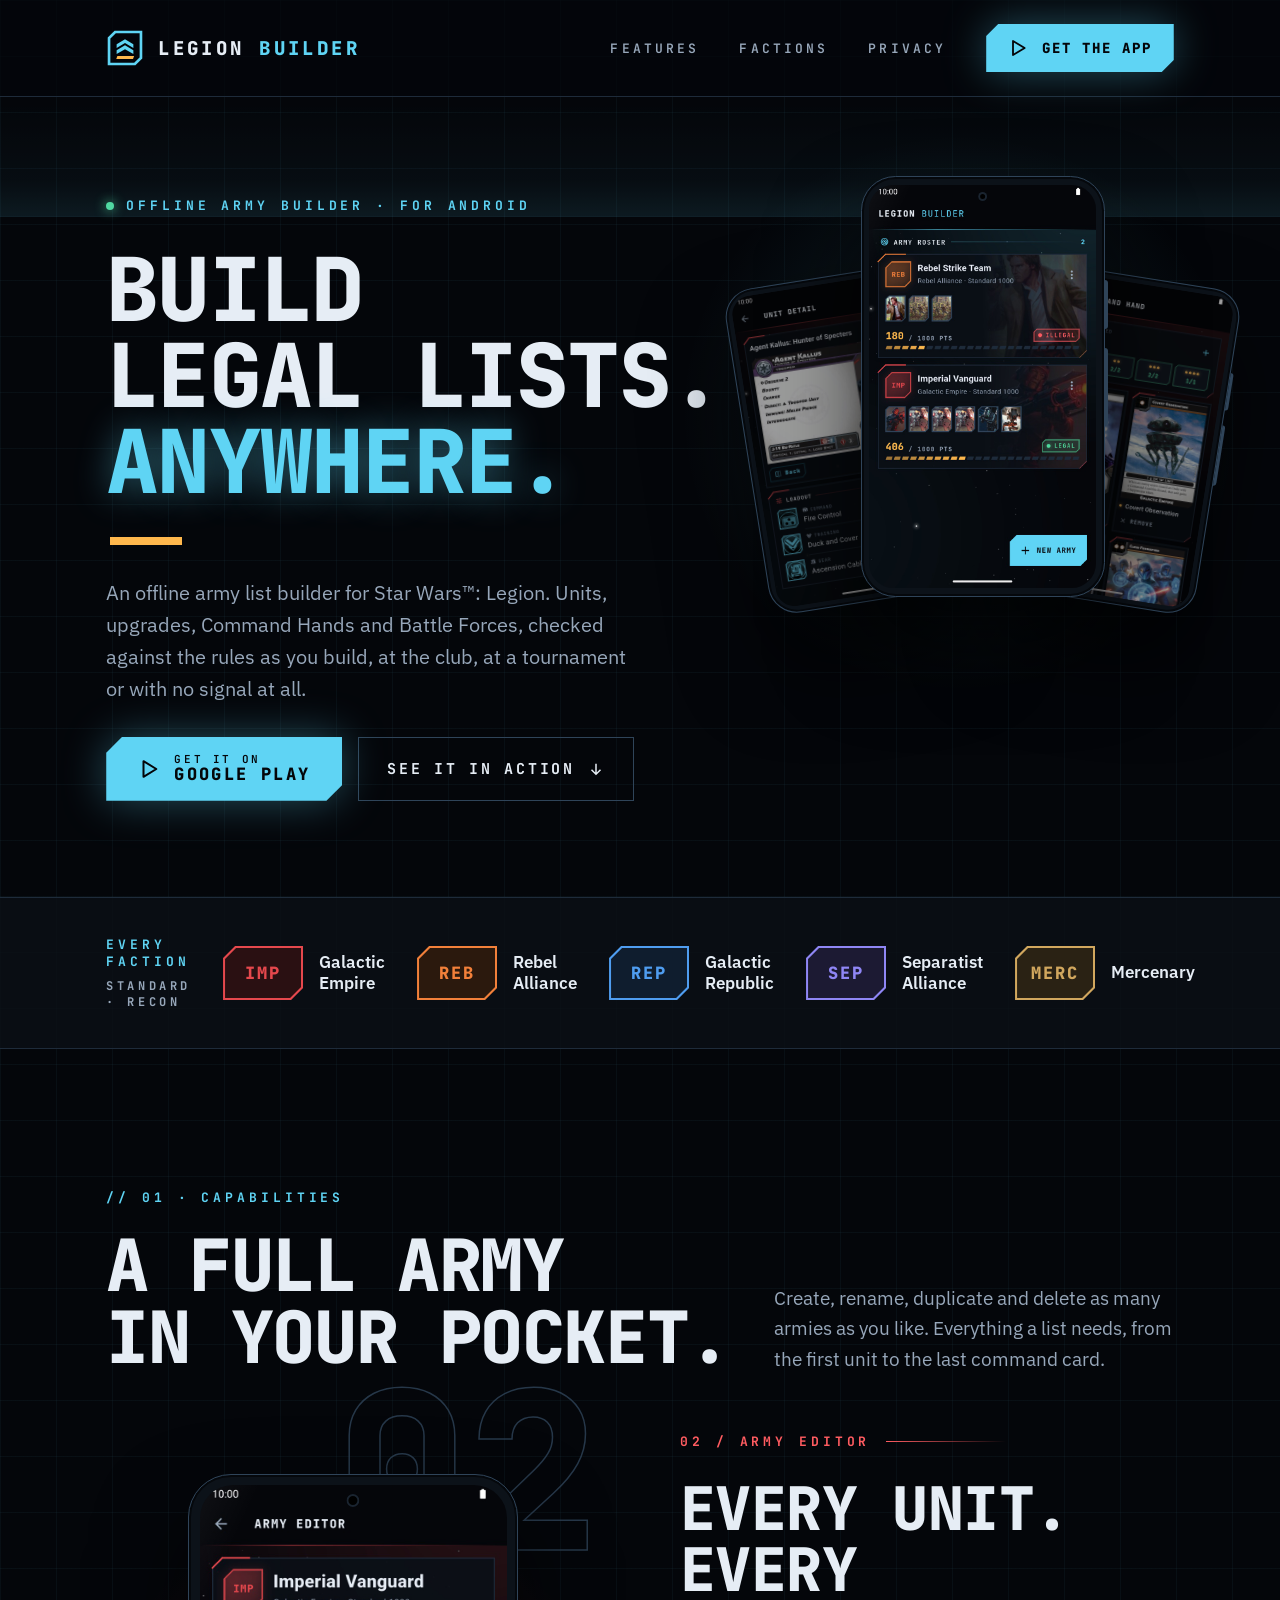
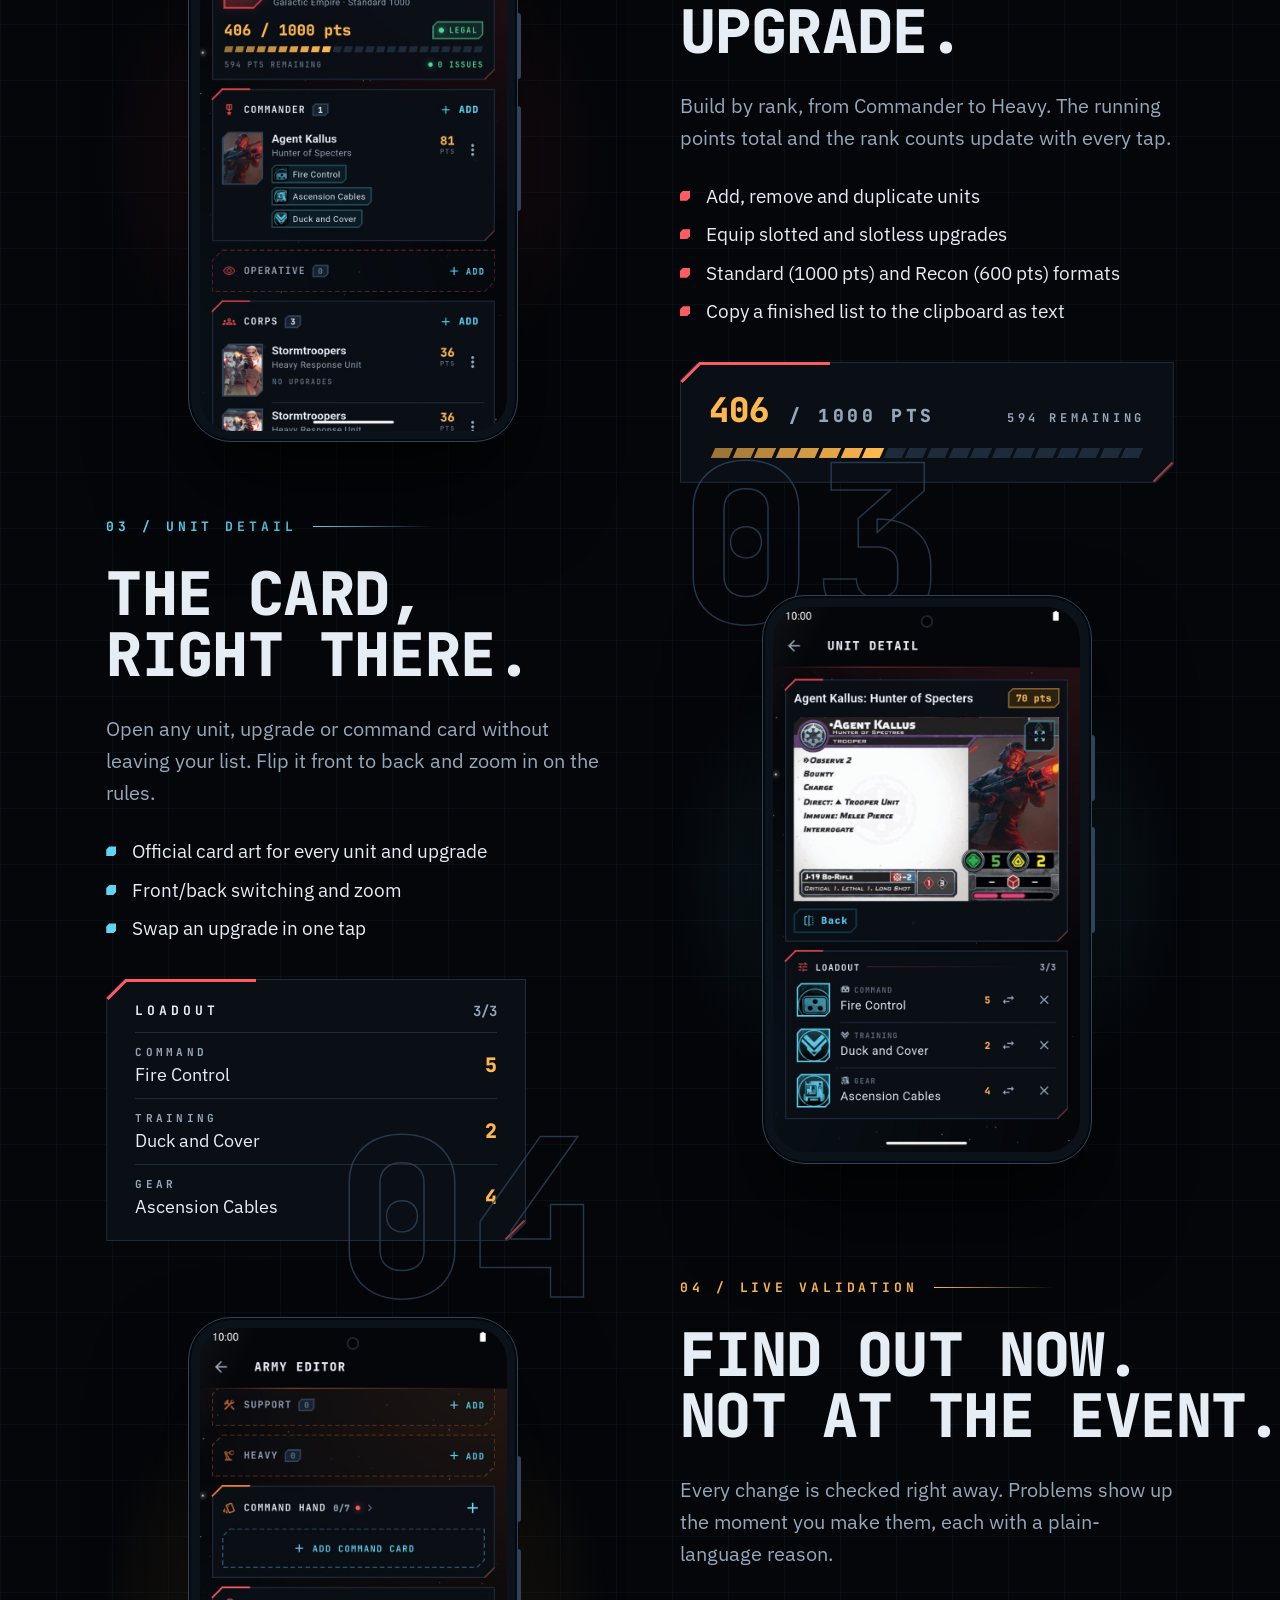
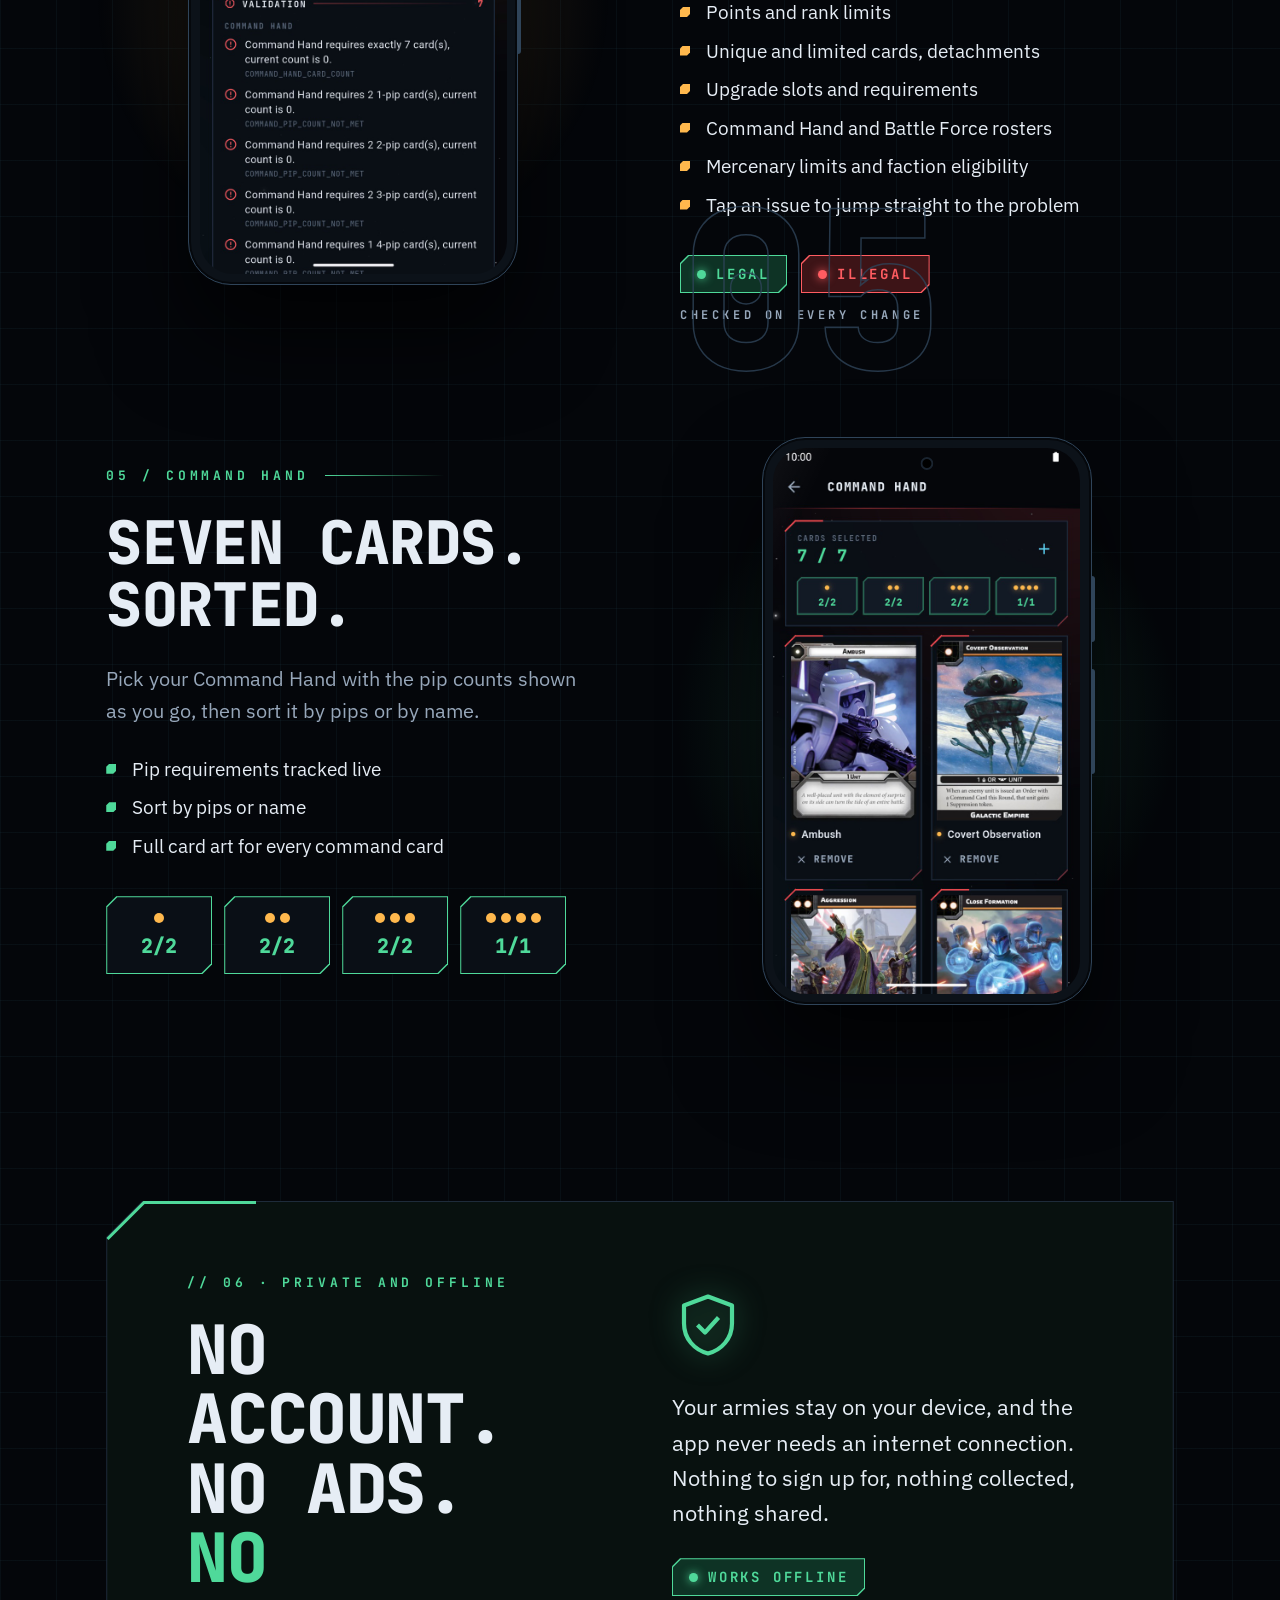
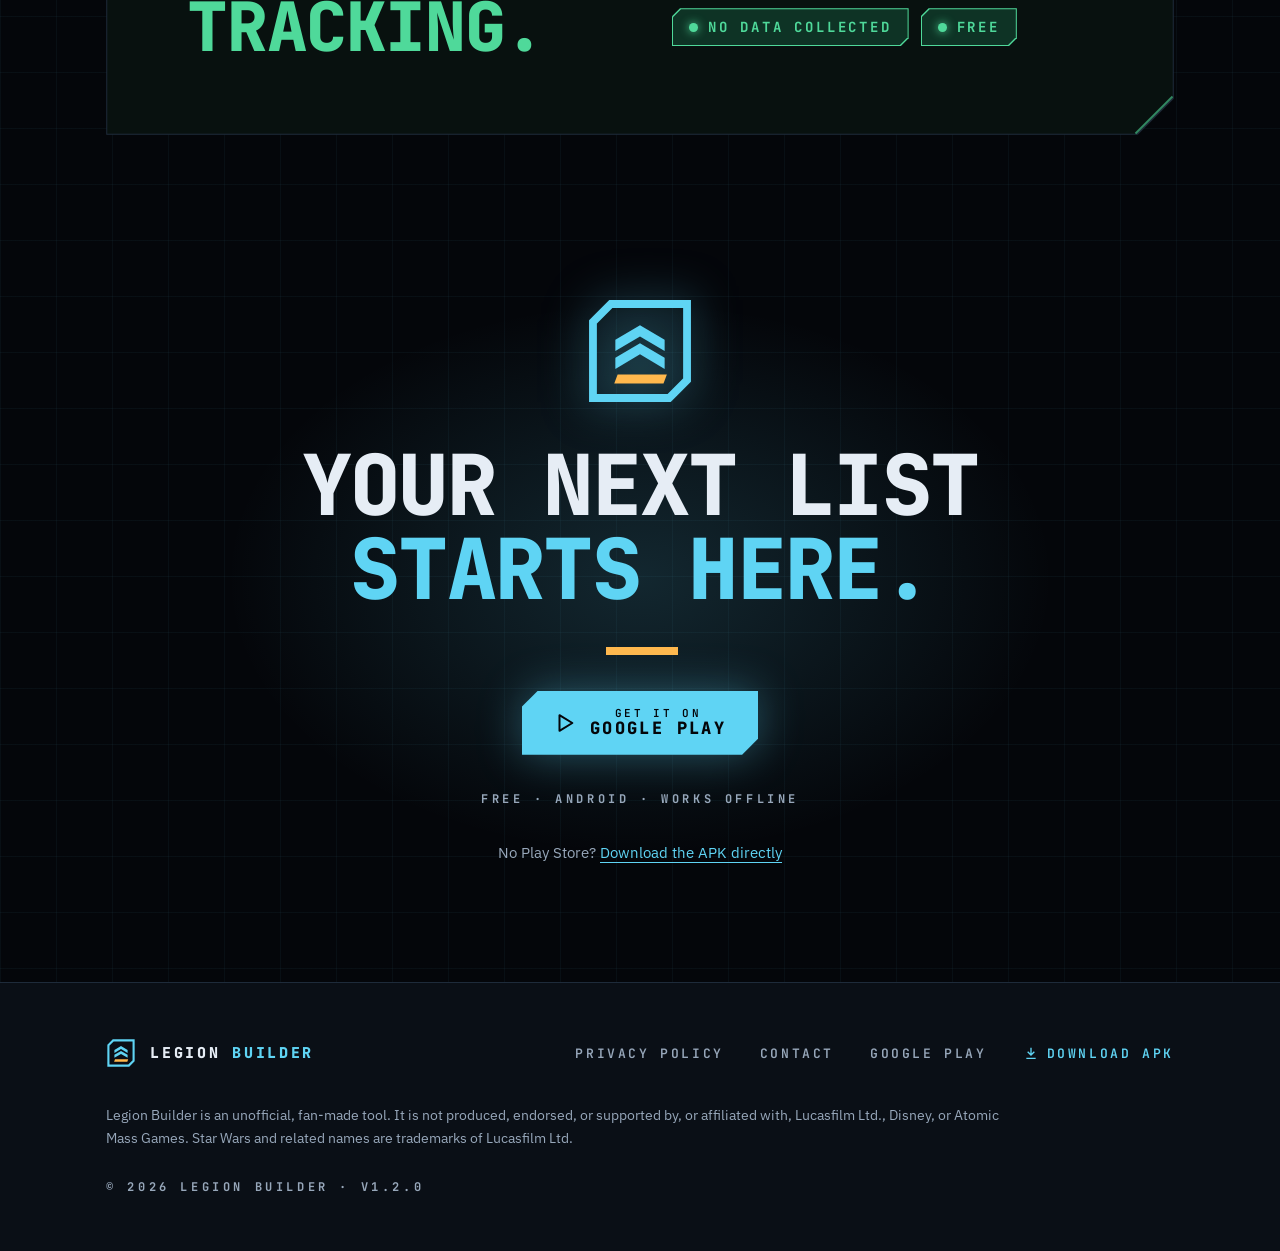
==== commit 884111ab: "chore(legion-builder): footer version v1.2.0 Co-Authored-By: Claude Fable 5.2 <noreply@anthropic.com" ====
--- a/legion-builder/index.html
+++ b/legion-builder/index.html
@@ -767,7 +767,7 @@
       </nav>
     </div>
     <p>Legion Builder is an unofficial, fan-made tool. It is not produced, endorsed, or supported by, or affiliated with, Lucasfilm Ltd., Disney, or Atomic Mass Games. Star Wars and related names are trademarks of Lucasfilm Ltd.</p>
-    <span class="label dim">© 2026 Legion Builder · v1.1.0</span>
+    <span class="label dim">© 2026 Legion Builder · v1.2.0</span>
   </div>
 </footer>
 
